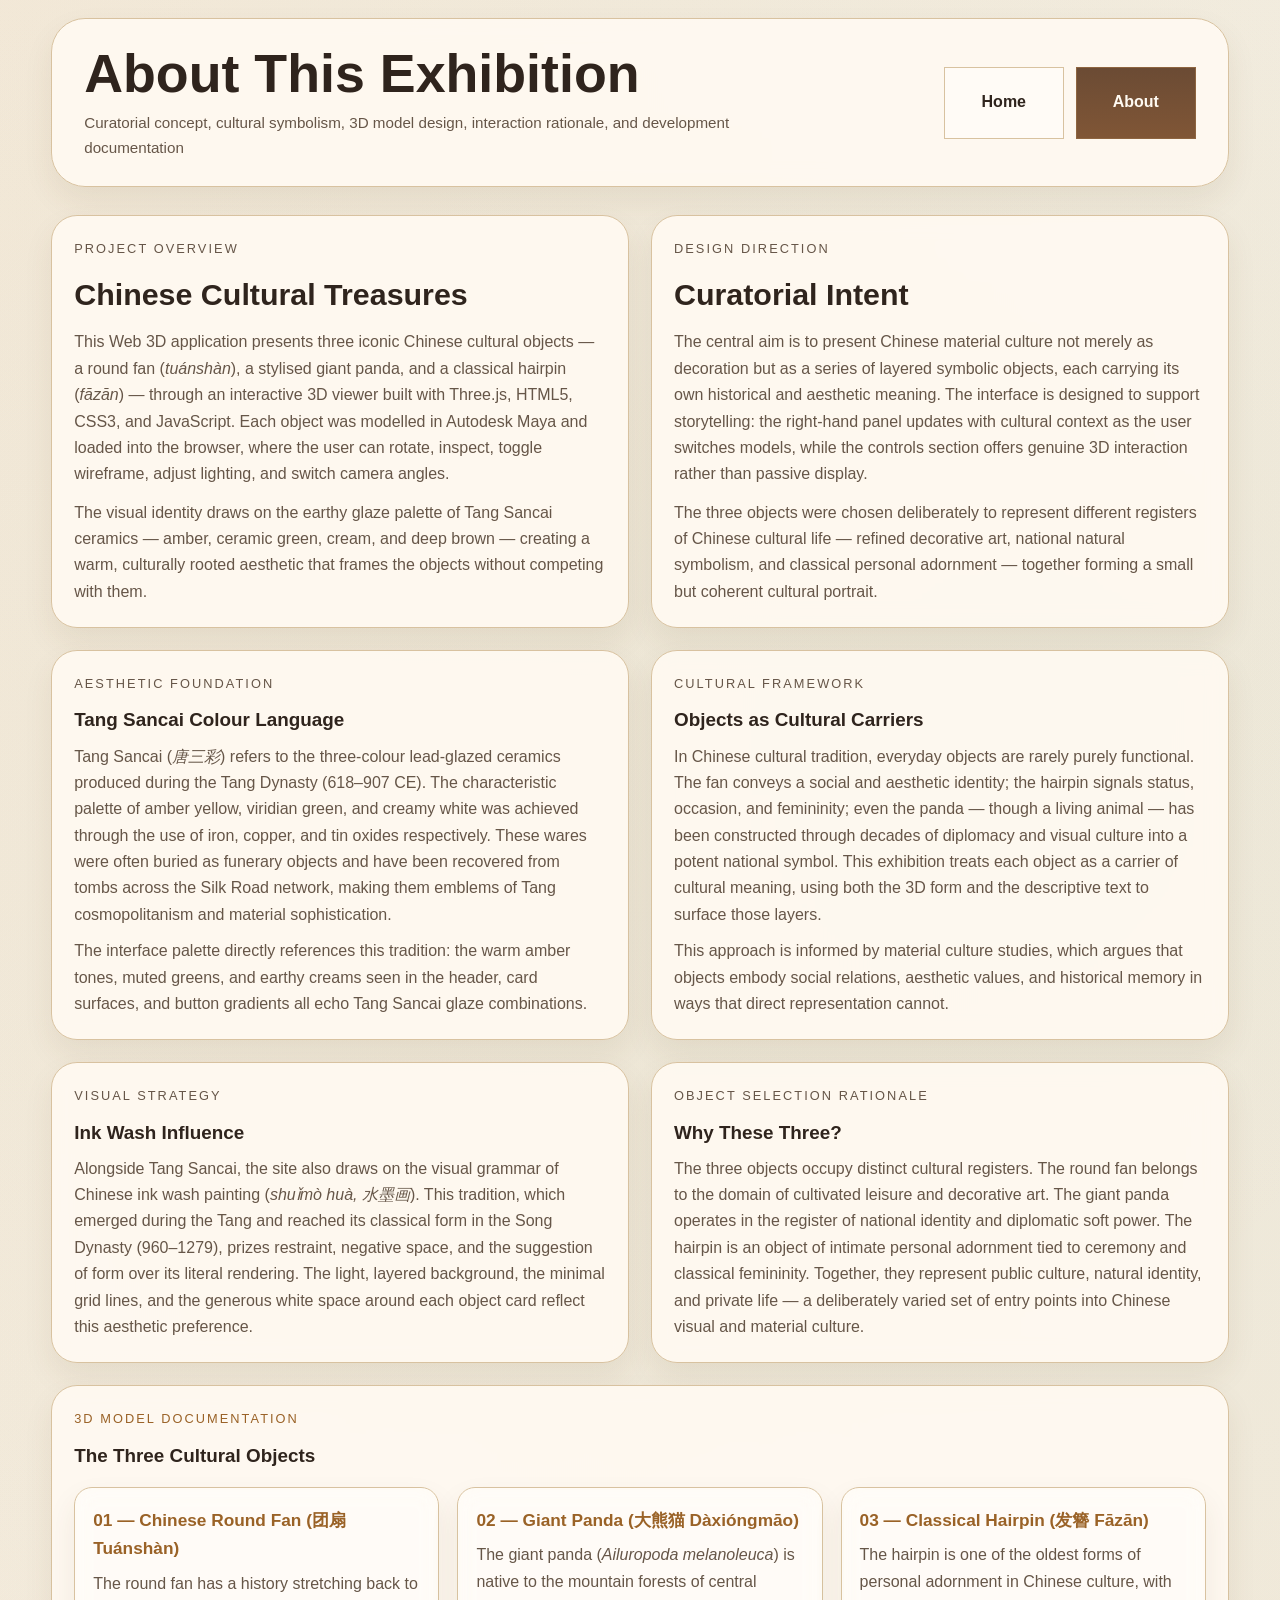
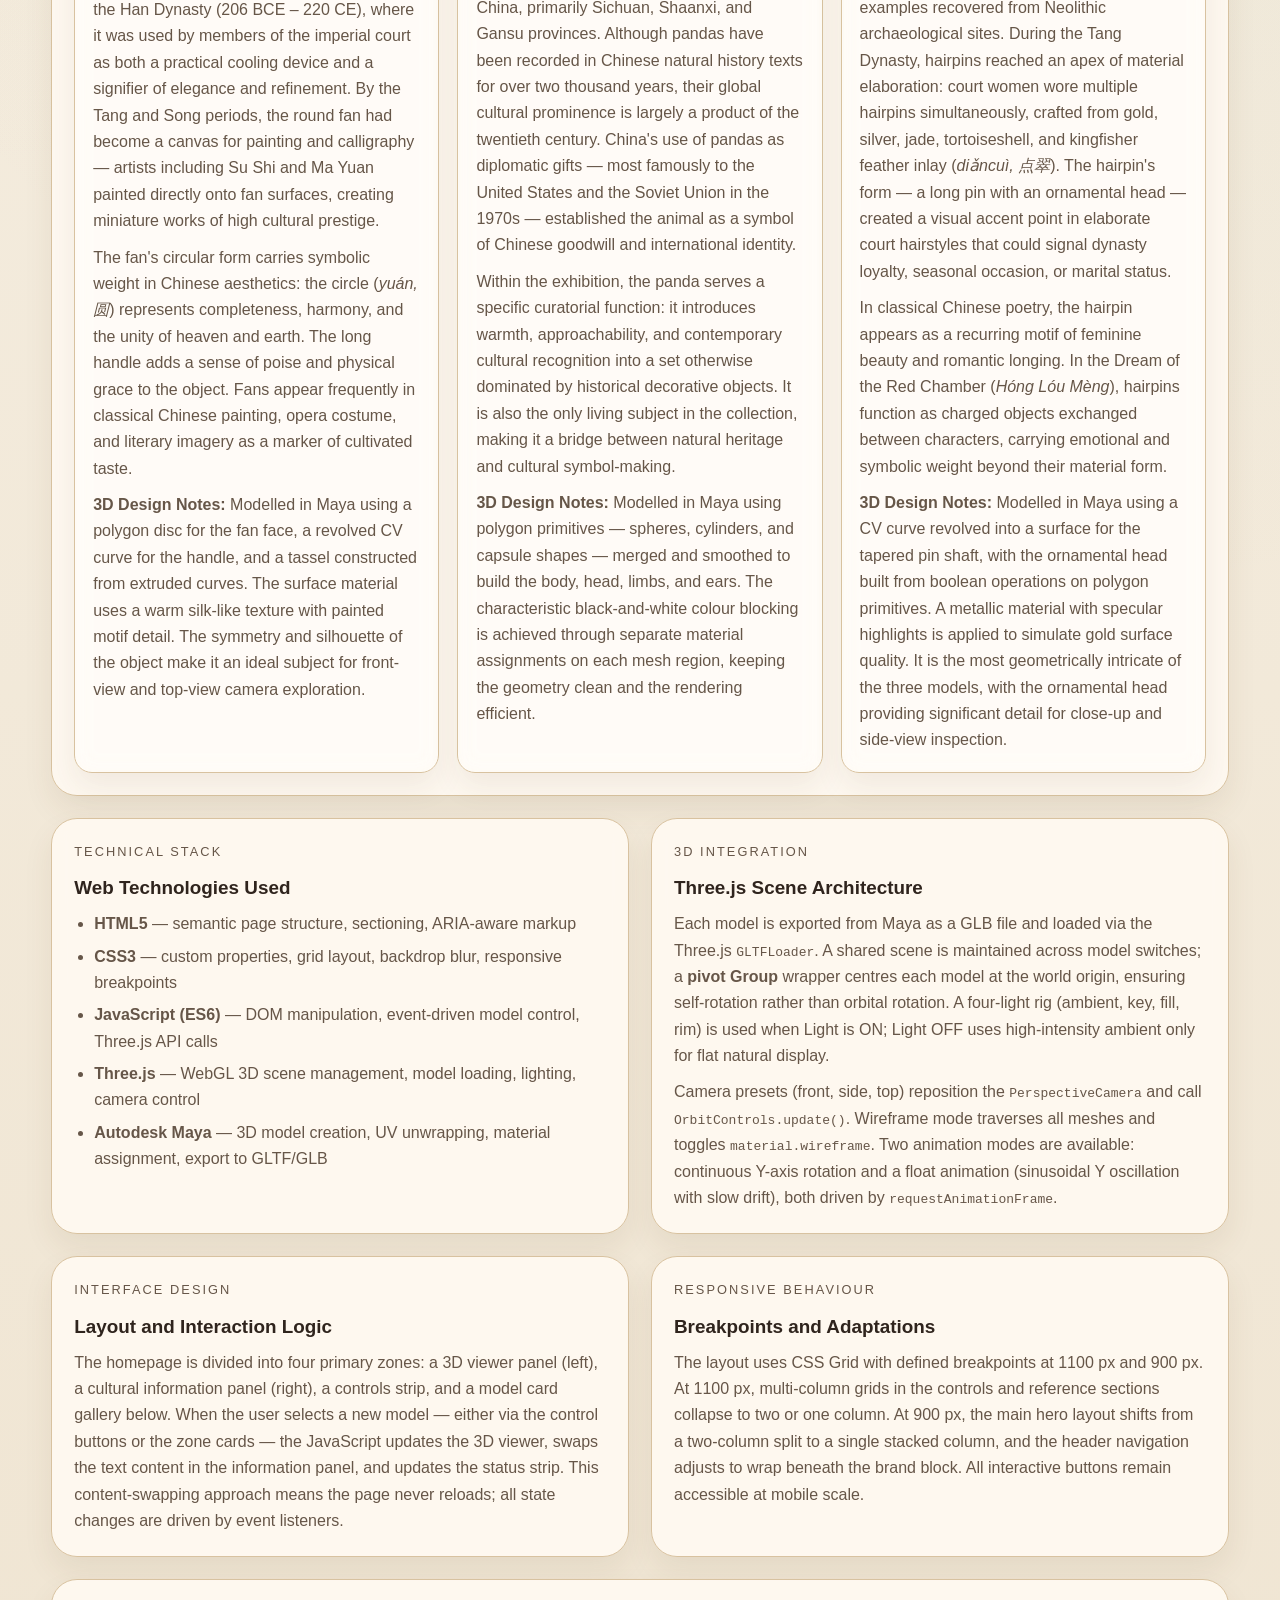
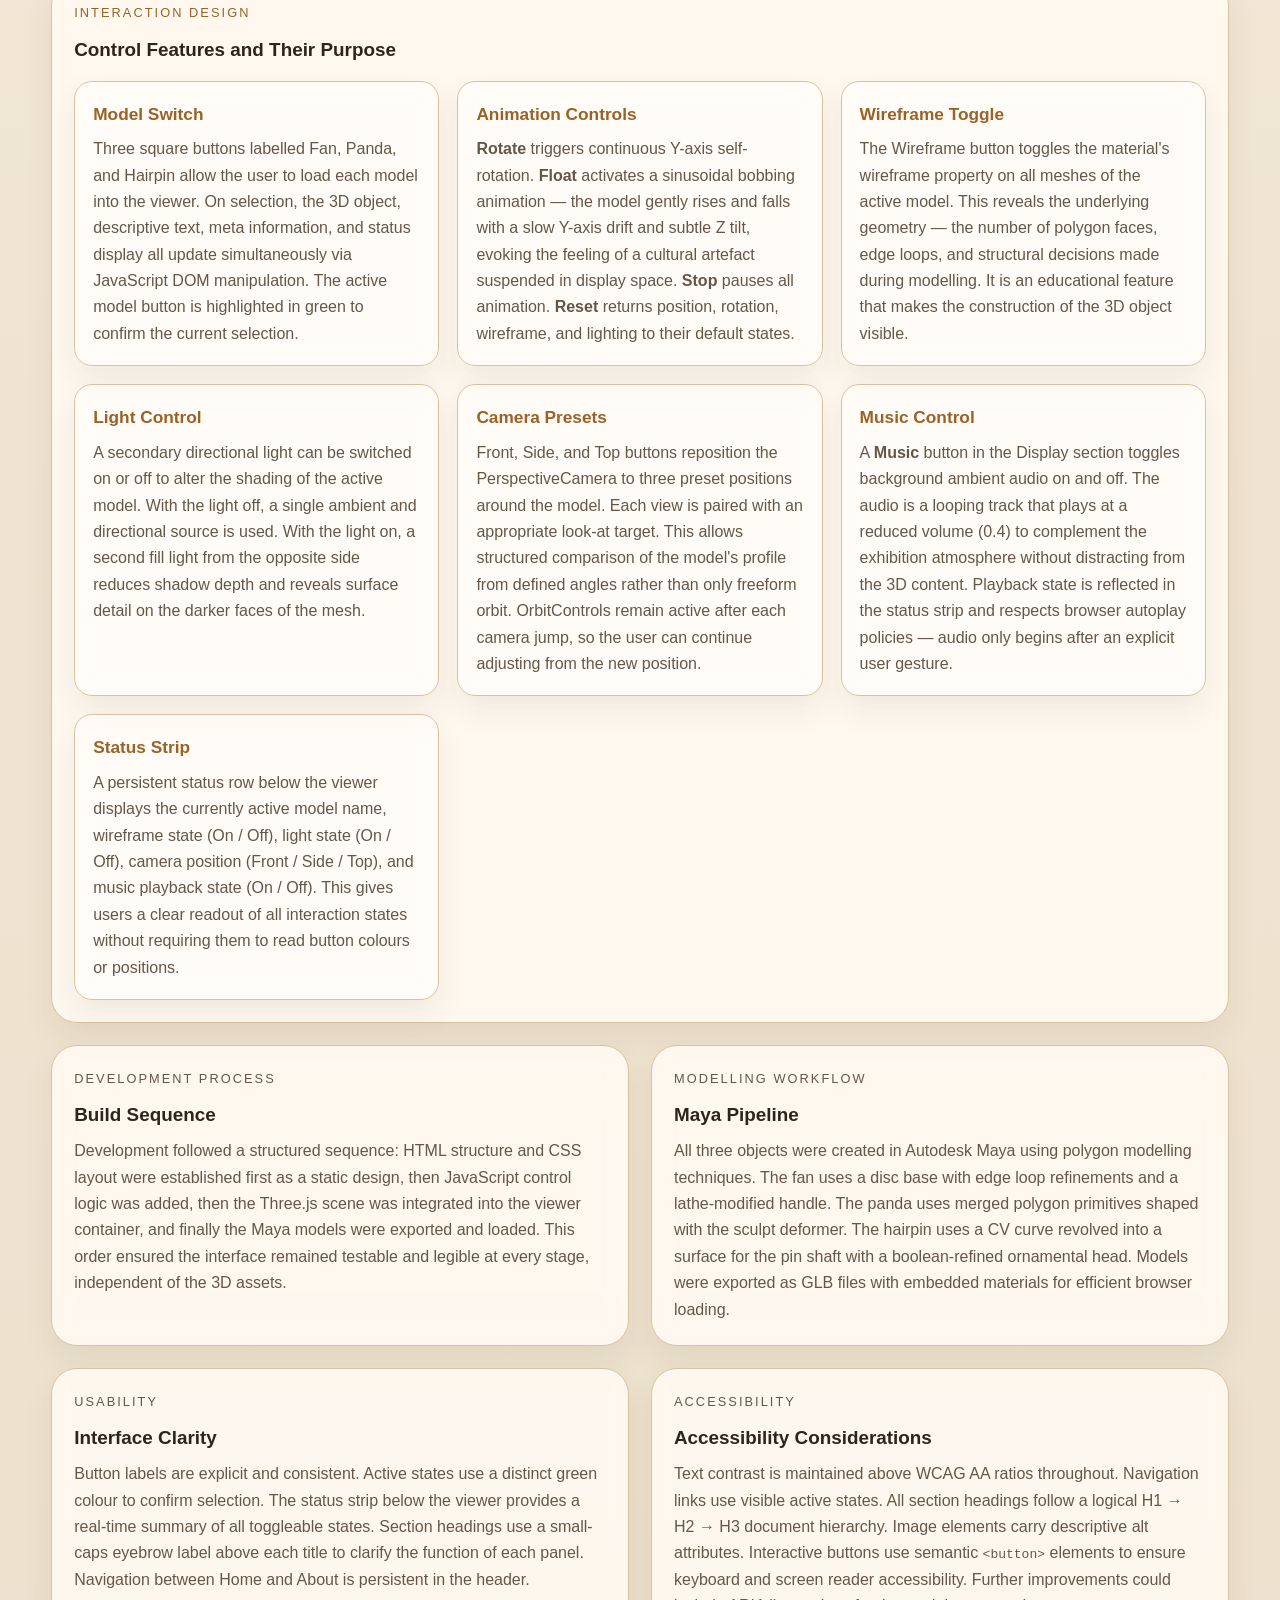
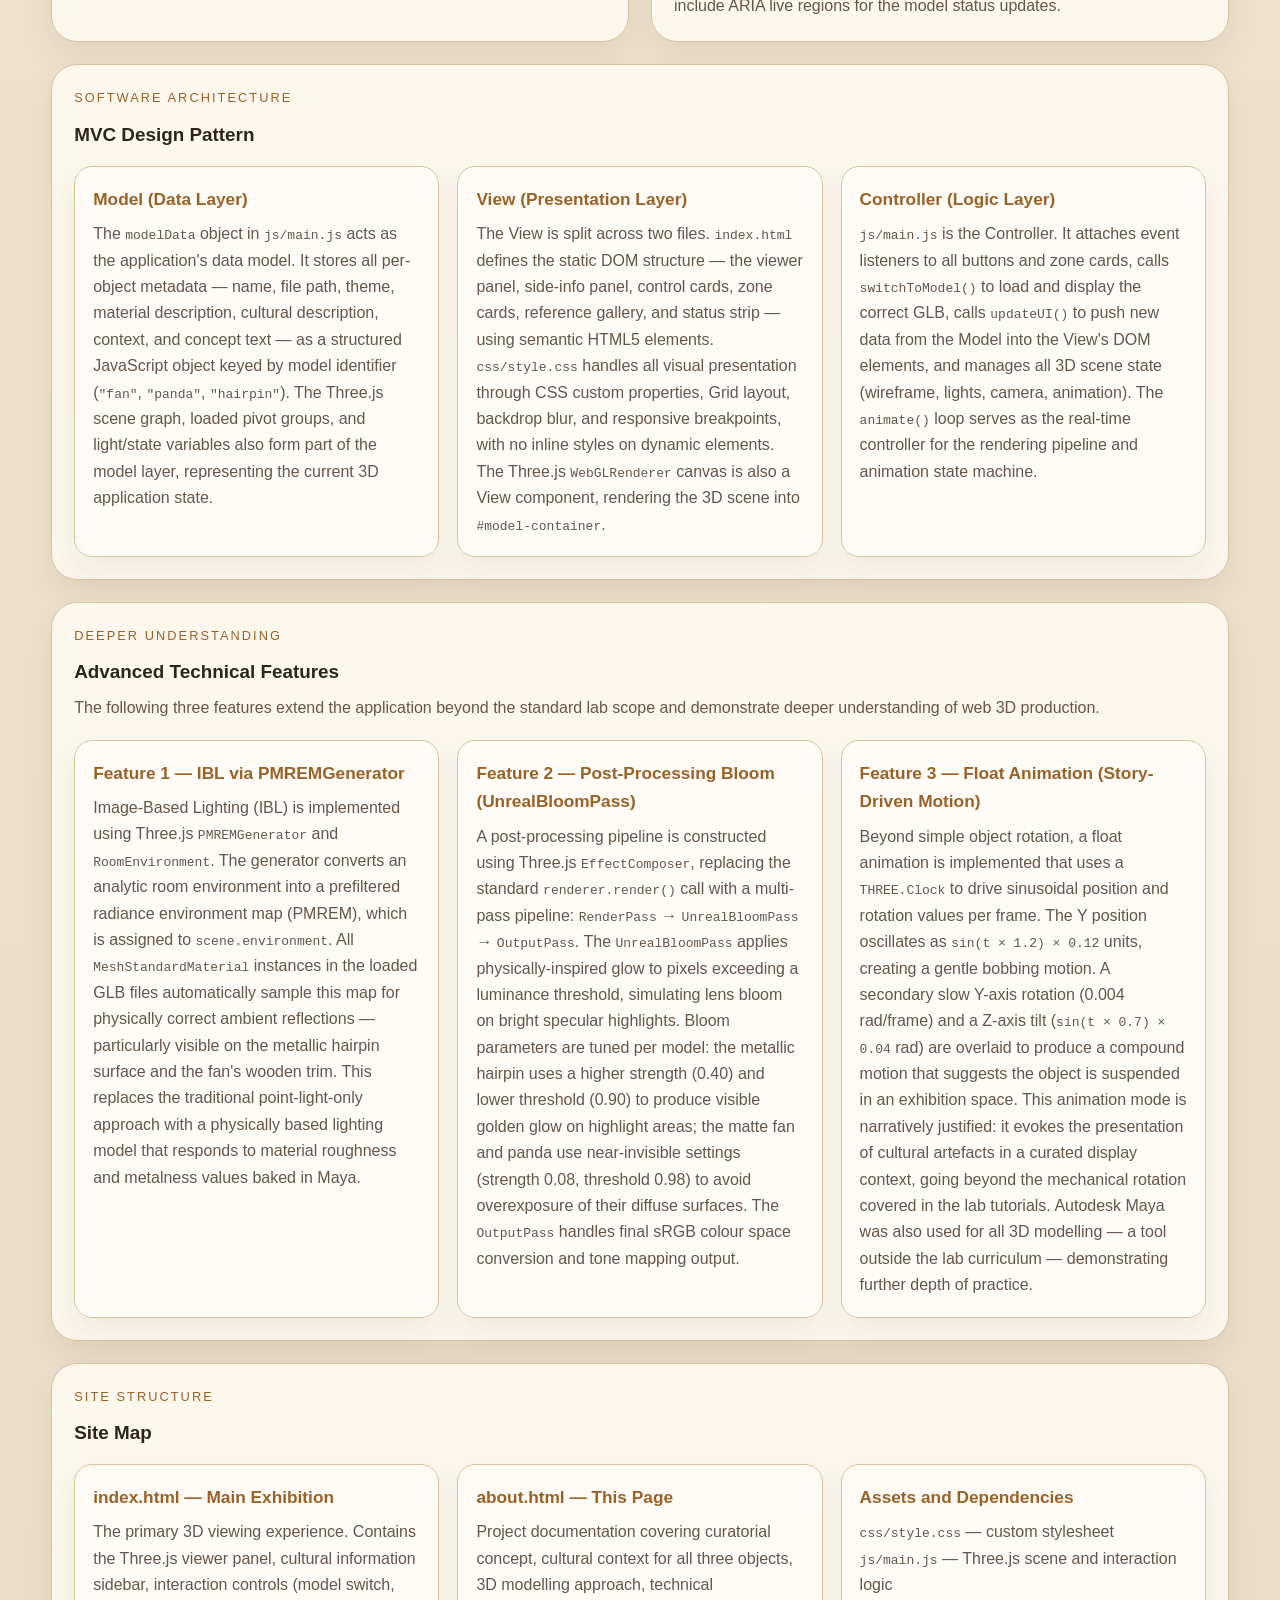
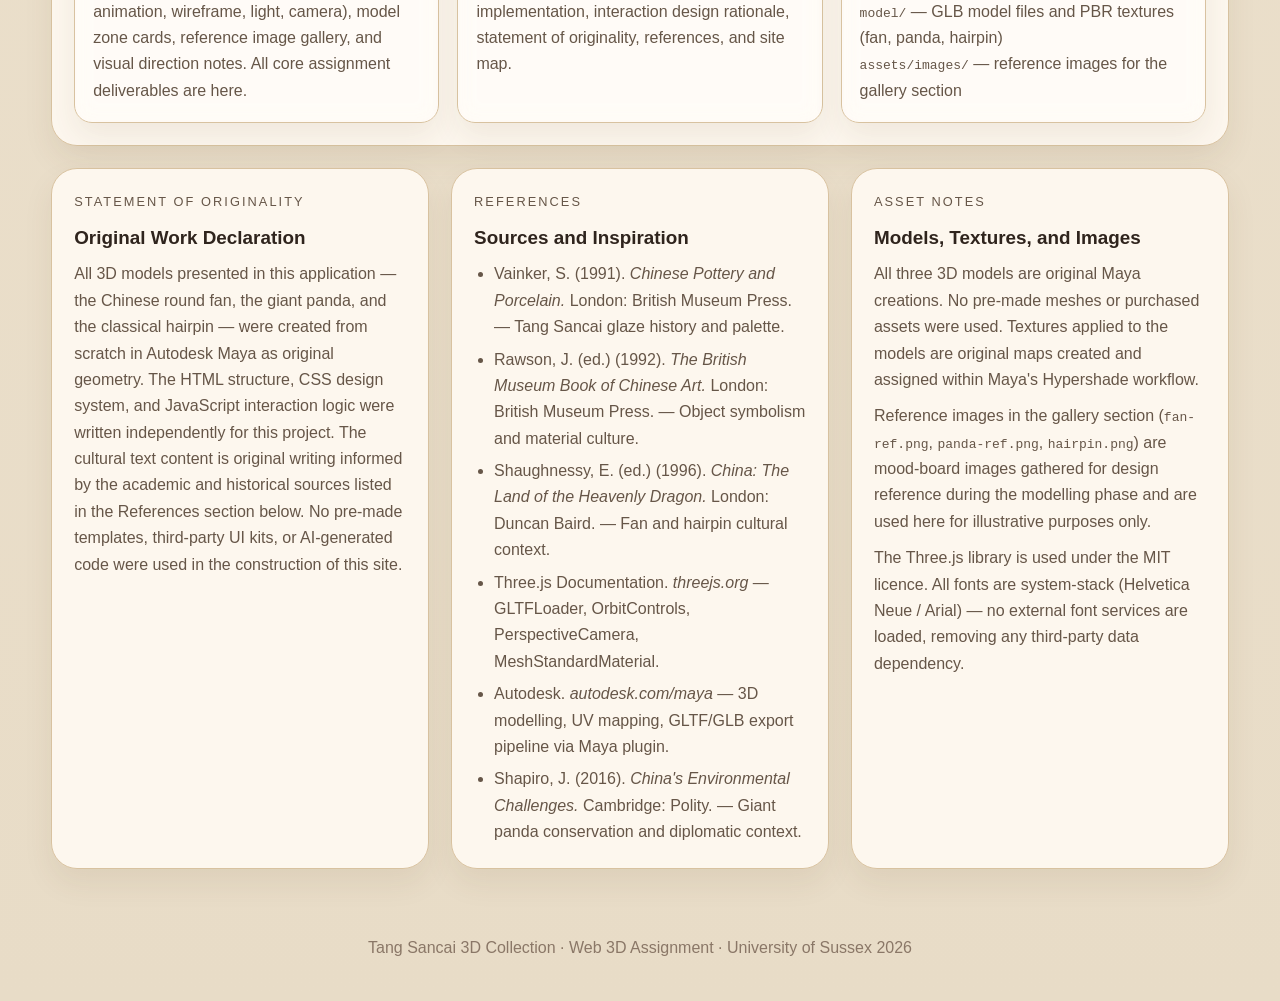
==== about.html @ b30c3915 "Chinese Cultural Treasures — Web 3D App submission" ====
<!DOCTYPE html>
<html lang="en">
<head>
  <meta charset="UTF-8" />
  <meta name="viewport" content="width=device-width, initial-scale=1.0" />
  <title>About | Chinese Cultural Treasures</title>
  <link rel="stylesheet" href="css/style.css" />
</head>
<body class="ink-theme">
  <div class="ink-bg"></div>
  <header class="site-header">
    <div class="header-inner">
      <div class="brand-block">
        <h1>About This Exhibition</h1>
        <p class="brand-subtitle">
          Curatorial concept, cultural symbolism, 3D model design, interaction rationale, and development documentation
        </p>
      </div>

      <nav class="site-nav">
        <a href="index.html" class="nav-link">Home</a>
        <a href="about.html" class="nav-link active">About</a>
      </nav>
    </div>
  </header>

  <main class="page-shell">

    <!-- PROJECT OVERVIEW -->
    <section class="about-hero">
      <div class="about-hero-card">
        <p class="eyebrow">Project Overview</p>
        <h2>Chinese Cultural Treasures</h2>
        <p>
          This Web 3D application presents three iconic Chinese cultural objects — a round fan
          (<em>tuánshàn</em>), a stylised giant panda, and a classical hairpin (<em>fāzān</em>) —
          through an interactive 3D viewer built with Three.js, HTML5, CSS3, and JavaScript.
          Each object was modelled in Autodesk Maya and loaded into the browser, where the user can
          rotate, inspect, toggle wireframe, adjust lighting, and switch camera angles.
        </p>
        <p style="margin-top: 12px;">
          The visual identity draws on the earthy glaze palette of Tang Sancai ceramics —
          amber, ceramic green, cream, and deep brown — creating a warm, culturally rooted
          aesthetic that frames the objects without competing with them.
        </p>
      </div>

      <div class="about-hero-card">
        <p class="eyebrow">Design Direction</p>
        <h2>Curatorial Intent</h2>
        <p>
          The central aim is to present Chinese material culture not merely as decoration but
          as a series of layered symbolic objects, each carrying its own historical and aesthetic
          meaning. The interface is designed to support storytelling: the right-hand panel updates
          with cultural context as the user switches models, while the controls section offers
          genuine 3D interaction rather than passive display.
        </p>
        <p style="margin-top: 12px;">
          The three objects were chosen deliberately to represent different registers of
          Chinese cultural life — refined decorative art, national natural symbolism, and
          classical personal adornment — together forming a small but coherent cultural portrait.
        </p>
      </div>
    </section>

    <!-- CULTURAL CONTEXT -->
    <section class="about-section-grid">
      <article class="about-card">
        <p class="eyebrow">Aesthetic Foundation</p>
        <h3>Tang Sancai Colour Language</h3>
        <p>
          Tang Sancai (<em>唐三彩</em>) refers to the three-colour lead-glazed ceramics
          produced during the Tang Dynasty (618–907 CE). The characteristic palette of
          amber yellow, viridian green, and creamy white was achieved through the use of
          iron, copper, and tin oxides respectively. These wares were often buried as
          funerary objects and have been recovered from tombs across the Silk Road network,
          making them emblems of Tang cosmopolitanism and material sophistication.
        </p>
        <p style="margin-top: 10px;">
          The interface palette directly references this tradition: the warm amber tones,
          muted greens, and earthy creams seen in the header, card surfaces, and button
          gradients all echo Tang Sancai glaze combinations.
        </p>
      </article>

      <article class="about-card">
        <p class="eyebrow">Cultural Framework</p>
        <h3>Objects as Cultural Carriers</h3>
        <p>
          In Chinese cultural tradition, everyday objects are rarely purely functional.
          The fan conveys a social and aesthetic identity; the hairpin signals status,
          occasion, and femininity; even the panda — though a living animal — has been
          constructed through decades of diplomacy and visual culture into a potent national
          symbol. This exhibition treats each object as a carrier of cultural meaning,
          using both the 3D form and the descriptive text to surface those layers.
        </p>
        <p style="margin-top: 10px;">
          This approach is informed by material culture studies, which argues that objects
          embody social relations, aesthetic values, and historical memory in ways that
          direct representation cannot.
        </p>
      </article>

      <article class="about-card">
        <p class="eyebrow">Visual Strategy</p>
        <h3>Ink Wash Influence</h3>
        <p>
          Alongside Tang Sancai, the site also draws on the visual grammar of Chinese ink
          wash painting (<em>shuǐmò huà, 水墨画</em>). This tradition, which emerged during
          the Tang and reached its classical form in the Song Dynasty (960–1279), prizes
          restraint, negative space, and the suggestion of form over its literal rendering.
          The light, layered background, the minimal grid lines, and the generous white space
          around each object card reflect this aesthetic preference.
        </p>
      </article>

      <article class="about-card">
        <p class="eyebrow">Object Selection Rationale</p>
        <h3>Why These Three?</h3>
        <p>
          The three objects occupy distinct cultural registers. The round fan belongs to the
          domain of cultivated leisure and decorative art. The giant panda operates in the
          register of national identity and diplomatic soft power. The hairpin is an object
          of intimate personal adornment tied to ceremony and classical femininity. Together,
          they represent public culture, natural identity, and private life — a deliberately
          varied set of entry points into Chinese visual and material culture.
        </p>
      </article>
    </section>

    <!-- THREE OBJECTS DEEP DIVE -->
    <section class="about-wide-section">
      <div class="about-wide-card">
        <p class="eyebrow">3D Model Documentation</p>
        <h3>The Three Cultural Objects</h3>

        <div class="object-note-grid">

          <div class="object-note-card">
            <h4>01 — Chinese Round Fan (团扇 Tuánshàn)</h4>
            <p>
              The round fan has a history stretching back to the Han Dynasty
              (206 BCE – 220 CE), where it was used by members of the imperial court as
              both a practical cooling device and a signifier of elegance and refinement.
              By the Tang and Song periods, the round fan had become a canvas for painting
              and calligraphy — artists including Su Shi and Ma Yuan painted directly onto
              fan surfaces, creating miniature works of high cultural prestige.
            </p>
            <p style="margin-top: 10px;">
              The fan's circular form carries symbolic weight in Chinese aesthetics:
              the circle (<em>yuán, 圆</em>) represents completeness, harmony, and the
              unity of heaven and earth. The long handle adds a sense of poise and
              physical grace to the object. Fans appear frequently in classical Chinese
              painting, opera costume, and literary imagery as a marker of cultivated taste.
            </p>
            <p style="margin-top: 10px;">
              <strong>3D Design Notes:</strong> Modelled in Maya using a polygon disc for the fan
              face, a revolved CV curve for the handle, and a tassel constructed from extruded
              curves. The surface material uses a warm silk-like texture with painted motif detail.
              The symmetry and silhouette of the object make it an ideal subject for front-view
              and top-view camera exploration.
            </p>
          </div>

          <div class="object-note-card">
            <h4>02 — Giant Panda (大熊猫 Dàxióngmāo)</h4>
            <p>
              The giant panda (<em>Ailuropoda melanoleuca</em>) is native to the
              mountain forests of central China, primarily Sichuan, Shaanxi, and Gansu
              provinces. Although pandas have been recorded in Chinese natural history
              texts for over two thousand years, their global cultural prominence is largely
              a product of the twentieth century. China's use of pandas as diplomatic gifts
              — most famously to the United States and the Soviet Union in the 1970s —
              established the animal as a symbol of Chinese goodwill and international identity.
            </p>
            <p style="margin-top: 10px;">
              Within the exhibition, the panda serves a specific curatorial function: it
              introduces warmth, approachability, and contemporary cultural recognition into
              a set otherwise dominated by historical decorative objects. It is also the only
              living subject in the collection, making it a bridge between natural heritage
              and cultural symbol-making.
            </p>
            <p style="margin-top: 10px;">
              <strong>3D Design Notes:</strong> Modelled in Maya using polygon primitives —
              spheres, cylinders, and capsule shapes — merged and smoothed to build the body,
              head, limbs, and ears. The characteristic black-and-white colour blocking is
              achieved through separate material assignments on each mesh region, keeping the
              geometry clean and the rendering efficient.
            </p>
          </div>

          <div class="object-note-card">
            <h4>03 — Classical Hairpin (发簪 Fāzān)</h4>
            <p>
              The hairpin is one of the oldest forms of personal adornment in Chinese culture,
              with examples recovered from Neolithic archaeological sites. During the Tang
              Dynasty, hairpins reached an apex of material elaboration: court women wore
              multiple hairpins simultaneously, crafted from gold, silver, jade, tortoiseshell,
              and kingfisher feather inlay (<em>diǎncuì, 点翠</em>). The hairpin's form —
              a long pin with an ornamental head — created a visual accent point in elaborate
              court hairstyles that could signal dynasty loyalty, seasonal occasion, or marital status.
            </p>
            <p style="margin-top: 10px;">
              In classical Chinese poetry, the hairpin appears as a recurring motif of feminine
              beauty and romantic longing. In the Dream of the Red Chamber (<em>Hóng Lóu Mèng</em>),
              hairpins function as charged objects exchanged between characters, carrying emotional
              and symbolic weight beyond their material form.
            </p>
            <p style="margin-top: 10px;">
              <strong>3D Design Notes:</strong> Modelled in Maya using a CV curve revolved into
              a surface for the tapered pin shaft, with the ornamental head built from boolean
              operations on polygon primitives. A metallic material with specular highlights is
              applied to simulate gold surface quality. It is the most geometrically intricate of
              the three models, with the ornamental head providing significant detail for
              close-up and side-view inspection.
            </p>
          </div>

        </div>
      </div>
    </section>

    <!-- TECHNICAL IMPLEMENTATION -->
    <section class="about-section-grid">
      <article class="about-card">
        <p class="eyebrow">Technical Stack</p>
        <h3>Web Technologies Used</h3>
        <ul class="about-list">
          <li><strong>HTML5</strong> — semantic page structure, sectioning, ARIA-aware markup</li>
          <li><strong>CSS3</strong> — custom properties, grid layout, backdrop blur, responsive breakpoints</li>
          <li><strong>JavaScript (ES6)</strong> — DOM manipulation, event-driven model control, Three.js API calls</li>
          <li><strong>Three.js</strong> — WebGL 3D scene management, model loading, lighting, camera control</li>
          <li><strong>Autodesk Maya</strong> — 3D model creation, UV unwrapping, material assignment, export to GLTF/GLB</li>
        </ul>
      </article>

      <article class="about-card">
        <p class="eyebrow">3D Integration</p>
        <h3>Three.js Scene Architecture</h3>
        <p>
          Each model is exported from Maya as a GLB file and loaded via the Three.js
          <code>GLTFLoader</code>. A shared scene is maintained across model switches;
          a <strong>pivot Group</strong> wrapper centres each model at the world origin,
          ensuring self-rotation rather than orbital rotation. A four-light rig (ambient,
          key, fill, rim) is used when Light is ON; Light OFF uses high-intensity ambient
          only for flat natural display.
        </p>
        <p style="margin-top: 10px;">
          Camera presets (front, side, top) reposition the <code>PerspectiveCamera</code>
          and call <code>OrbitControls.update()</code>. Wireframe mode traverses all meshes
          and toggles <code>material.wireframe</code>. Two animation modes are available:
          continuous Y-axis rotation and a float animation (sinusoidal Y oscillation with
          slow drift), both driven by <code>requestAnimationFrame</code>.
        </p>
      </article>

      <article class="about-card">
        <p class="eyebrow">Interface Design</p>
        <h3>Layout and Interaction Logic</h3>
        <p>
          The homepage is divided into four primary zones: a 3D viewer panel (left), a
          cultural information panel (right), a controls strip, and a model card gallery below.
          When the user selects a new model — either via the control buttons or the zone cards —
          the JavaScript updates the 3D viewer, swaps the text content in the information panel,
          and updates the status strip. This content-swapping approach means the page never
          reloads; all state changes are driven by event listeners.
        </p>
      </article>

      <article class="about-card">
        <p class="eyebrow">Responsive Behaviour</p>
        <h3>Breakpoints and Adaptations</h3>
        <p>
          The layout uses CSS Grid with defined breakpoints at 1100 px and 900 px.
          At 1100 px, multi-column grids in the controls and reference sections collapse
          to two or one column. At 900 px, the main hero layout shifts from a two-column
          split to a single stacked column, and the header navigation adjusts to wrap
          beneath the brand block. All interactive buttons remain accessible at mobile scale.
        </p>
      </article>
    </section>

    <!-- INTERACTION FEATURES -->
    <section class="about-wide-section">
      <div class="about-wide-card">
        <p class="eyebrow">Interaction Design</p>
        <h3>Control Features and Their Purpose</h3>

        <div class="object-note-grid">
          <div class="object-note-card">
            <h4>Model Switch</h4>
            <p>
              Three square buttons labelled Fan, Panda, and Hairpin allow the user to load
              each model into the viewer. On selection, the 3D object, descriptive text,
              meta information, and status display all update simultaneously via JavaScript
              DOM manipulation. The active model button is highlighted in green to confirm
              the current selection.
            </p>
          </div>

          <div class="object-note-card">
            <h4>Animation Controls</h4>
            <p>
              <strong>Rotate</strong> triggers continuous Y-axis self-rotation.
              <strong>Float</strong> activates a sinusoidal bobbing animation — the model
              gently rises and falls with a slow Y-axis drift and subtle Z tilt, evoking
              the feeling of a cultural artefact suspended in display space.
              <strong>Stop</strong> pauses all animation. <strong>Reset</strong> returns
              position, rotation, wireframe, and lighting to their default states.
            </p>
          </div>

          <div class="object-note-card">
            <h4>Wireframe Toggle</h4>
            <p>
              The Wireframe button toggles the material's wireframe property on all meshes
              of the active model. This reveals the underlying geometry — the number of
              polygon faces, edge loops, and structural decisions made during modelling.
              It is an educational feature that makes the construction of the 3D object visible.
            </p>
          </div>

          <div class="object-note-card">
            <h4>Light Control</h4>
            <p>
              A secondary directional light can be switched on or off to alter the shading
              of the active model. With the light off, a single ambient and directional source
              is used. With the light on, a second fill light from the opposite side reduces
              shadow depth and reveals surface detail on the darker faces of the mesh.
            </p>
          </div>

          <div class="object-note-card">
            <h4>Camera Presets</h4>
            <p>
              Front, Side, and Top buttons reposition the PerspectiveCamera to three preset
              positions around the model. Each view is paired with an appropriate look-at
              target. This allows structured comparison of the model's profile from defined
              angles rather than only freeform orbit. OrbitControls remain active after each
              camera jump, so the user can continue adjusting from the new position.
            </p>
          </div>

          <div class="object-note-card">
            <h4>Music Control</h4>
            <p>
              A <strong>Music</strong> button in the Display section toggles background
              ambient audio on and off. The audio is a looping track that plays at a
              reduced volume (0.4) to complement the exhibition atmosphere without
              distracting from the 3D content. Playback state is reflected in the status
              strip and respects browser autoplay policies — audio only begins after an
              explicit user gesture.
            </p>
          </div>

          <div class="object-note-card">
            <h4>Status Strip</h4>
            <p>
              A persistent status row below the viewer displays the currently active model
              name, wireframe state (On / Off), light state (On / Off), camera position
              (Front / Side / Top), and music playback state (On / Off). This gives users
              a clear readout of all interaction states without requiring them to read
              button colours or positions.
            </p>
          </div>
        </div>
      </div>
    </section>

    <!-- DEVELOPMENT NOTES -->
    <section class="about-section-grid">
      <article class="about-card">
        <p class="eyebrow">Development Process</p>
        <h3>Build Sequence</h3>
        <p>
          Development followed a structured sequence: HTML structure and CSS layout were
          established first as a static design, then JavaScript control logic was added,
          then the Three.js scene was integrated into the viewer container, and finally
          the Maya models were exported and loaded. This order ensured the interface
          remained testable and legible at every stage, independent of the 3D assets.
        </p>
      </article>

      <article class="about-card">
        <p class="eyebrow">Modelling Workflow</p>
        <h3>Maya Pipeline</h3>
        <p>
          All three objects were created in Autodesk Maya using polygon modelling techniques.
          The fan uses a disc base with edge loop refinements and a lathe-modified handle.
          The panda uses merged polygon primitives shaped with the sculpt deformer.
          The hairpin uses a CV curve revolved into a surface for the pin shaft with
          a boolean-refined ornamental head. Models were exported as GLB files
          with embedded materials for efficient browser loading.
        </p>
      </article>

      <article class="about-card">
        <p class="eyebrow">Usability</p>
        <h3>Interface Clarity</h3>
        <p>
          Button labels are explicit and consistent. Active states use a distinct green
          colour to confirm selection. The status strip below the viewer provides a
          real-time summary of all toggleable states. Section headings use a small-caps
          eyebrow label above each title to clarify the function of each panel.
          Navigation between Home and About is persistent in the header.
        </p>
      </article>

      <article class="about-card">
        <p class="eyebrow">Accessibility</p>
        <h3>Accessibility Considerations</h3>
        <p>
          Text contrast is maintained above WCAG AA ratios throughout. Navigation links
          use visible active states. All section headings follow a logical H1 → H2 → H3
          document hierarchy. Image elements carry descriptive alt attributes. Interactive
          buttons use semantic <code>&lt;button&gt;</code> elements to ensure keyboard
          and screen reader accessibility. Further improvements could include ARIA live
          regions for the model status updates.
        </p>
      </article>
    </section>

    <!-- MVC ARCHITECTURE -->
    <section class="about-wide-section">
      <div class="about-wide-card">
        <p class="eyebrow">Software Architecture</p>
        <h3>MVC Design Pattern</h3>

        <div class="object-note-grid">
          <div class="object-note-card">
            <h4>Model (Data Layer)</h4>
            <p>
              The <code>modelData</code> object in <code>js/main.js</code> acts as the
              application's data model. It stores all per-object metadata — name, file path,
              theme, material description, cultural description, context, and concept text —
              as a structured JavaScript object keyed by model identifier (<code>"fan"</code>,
              <code>"panda"</code>, <code>"hairpin"</code>). The Three.js scene graph,
              loaded pivot groups, and light/state variables also form part of the model layer,
              representing the current 3D application state.
            </p>
          </div>

          <div class="object-note-card">
            <h4>View (Presentation Layer)</h4>
            <p>
              The View is split across two files. <code>index.html</code> defines the static
              DOM structure — the viewer panel, side-info panel, control cards, zone cards,
              reference gallery, and status strip — using semantic HTML5 elements.
              <code>css/style.css</code> handles all visual presentation through CSS custom
              properties, Grid layout, backdrop blur, and responsive breakpoints, with no
              inline styles on dynamic elements. The Three.js <code>WebGLRenderer</code>
              canvas is also a View component, rendering the 3D scene into
              <code>#model-container</code>.
            </p>
          </div>

          <div class="object-note-card">
            <h4>Controller (Logic Layer)</h4>
            <p>
              <code>js/main.js</code> is the Controller. It attaches event listeners to all
              buttons and zone cards, calls <code>switchToModel()</code> to load and display
              the correct GLB, calls <code>updateUI()</code> to push new data from the Model
              into the View's DOM elements, and manages all 3D scene state (wireframe, lights,
              camera, animation). The <code>animate()</code> loop serves as the real-time
              controller for the rendering pipeline and animation state machine.
            </p>
          </div>
        </div>
      </div>
    </section>

    <!-- DEEPER UNDERSTANDING -->
    <section class="about-wide-section">
      <div class="about-wide-card">
        <p class="eyebrow">Deeper Understanding</p>
        <h3>Advanced Technical Features</h3>
        <p style="color: var(--text-soft); margin-bottom: 18px;">
          The following three features extend the application beyond the standard lab scope and
          demonstrate deeper understanding of web 3D production.
        </p>

        <div class="object-note-grid">
          <div class="object-note-card">
            <h4>Feature 1 — IBL via PMREMGenerator</h4>
            <p>
              Image-Based Lighting (IBL) is implemented using Three.js
              <code>PMREMGenerator</code> and <code>RoomEnvironment</code>. The generator
              converts an analytic room environment into a prefiltered radiance environment
              map (PMREM), which is assigned to <code>scene.environment</code>. All
              <code>MeshStandardMaterial</code> instances in the loaded GLB files
              automatically sample this map for physically correct ambient reflections —
              particularly visible on the metallic hairpin surface and the fan's wooden
              trim. This replaces the traditional point-light-only approach with a
              physically based lighting model that responds to material roughness and
              metalness values baked in Maya.
            </p>
          </div>

          <div class="object-note-card">
            <h4>Feature 2 — Post-Processing Bloom (UnrealBloomPass)</h4>
            <p>
              A post-processing pipeline is constructed using Three.js
              <code>EffectComposer</code>, replacing the standard <code>renderer.render()</code>
              call with a multi-pass pipeline: <code>RenderPass</code> →
              <code>UnrealBloomPass</code> → <code>OutputPass</code>. The
              <code>UnrealBloomPass</code> applies physically-inspired glow to pixels
              exceeding a luminance threshold, simulating lens bloom on bright specular
              highlights. Bloom parameters are tuned per model: the metallic hairpin uses
              a higher strength (0.40) and lower threshold (0.90) to produce visible golden
              glow on highlight areas; the matte fan and panda use near-invisible settings
              (strength 0.08, threshold 0.98) to avoid overexposure of their diffuse
              surfaces. The <code>OutputPass</code> handles final sRGB colour space
              conversion and tone mapping output.
            </p>
          </div>

          <div class="object-note-card">
            <h4>Feature 3 — Float Animation (Story-Driven Motion)</h4>
            <p>
              Beyond simple object rotation, a float animation is implemented that uses a
              <code>THREE.Clock</code> to drive sinusoidal position and rotation values per
              frame. The Y position oscillates as <code>sin(t × 1.2) × 0.12</code> units,
              creating a gentle bobbing motion. A secondary slow Y-axis rotation
              (0.004 rad/frame) and a Z-axis tilt (<code>sin(t × 0.7) × 0.04</code> rad)
              are overlaid to produce a compound motion that suggests the object is suspended
              in an exhibition space. This animation mode is narratively justified: it
              evokes the presentation of cultural artefacts in a curated display context,
              going beyond the mechanical rotation covered in the lab tutorials. Autodesk
              Maya was also used for all 3D modelling — a tool outside the lab curriculum
              — demonstrating further depth of practice.
            </p>
          </div>
        </div>
      </div>
    </section>

    <!-- SITE MAP -->
    <section class="about-wide-section">
      <div class="about-wide-card">
        <p class="eyebrow">Site Structure</p>
        <h3>Site Map</h3>

        <div class="object-note-grid">
          <div class="object-note-card">
            <h4>index.html — Main Exhibition</h4>
            <p>
              The primary 3D viewing experience. Contains the Three.js viewer panel,
              cultural information sidebar, interaction controls (model switch, animation,
              wireframe, light, camera), model zone cards, reference image gallery,
              and visual direction notes. All core assignment deliverables are here.
            </p>
          </div>

          <div class="object-note-card">
            <h4>about.html — This Page</h4>
            <p>
              Project documentation covering curatorial concept, cultural context for all
              three objects, 3D modelling approach, technical implementation, interaction
              design rationale, statement of originality, references, and site map.
            </p>
          </div>

          <div class="object-note-card">
            <h4>Assets and Dependencies</h4>
            <p>
              <code>css/style.css</code> — custom stylesheet<br />
              <code>js/main.js</code> — Three.js scene and interaction logic<br />
              <code>model/</code> — GLB model files and PBR textures (fan, panda, hairpin)<br />
              <code>assets/images/</code> — reference images for the gallery section
            </p>
          </div>
        </div>
      </div>
    </section>

    <!-- STATEMENT OF ORIGINALITY + REFERENCES -->
    <section class="about-bottom-grid">
      <div class="about-bottom-card">
        <p class="eyebrow">Statement of Originality</p>
        <h3>Original Work Declaration</h3>
        <p>
          All 3D models presented in this application — the Chinese round fan, the giant
          panda, and the classical hairpin — were created from scratch in Autodesk Maya as original
          geometry. The HTML structure, CSS design system, and JavaScript interaction logic
          were written independently for this project. The cultural text content is original
          writing informed by the academic and historical sources listed in the References
          section below. No pre-made templates, third-party UI kits, or AI-generated code
          were used in the construction of this site.
        </p>
      </div>

      <div class="about-bottom-card">
        <p class="eyebrow">References</p>
        <h3>Sources and Inspiration</h3>
        <ul class="about-list">
          <li>
            Vainker, S. (1991). <em>Chinese Pottery and Porcelain.</em>
            London: British Museum Press. — Tang Sancai glaze history and palette.
          </li>
          <li>
            Rawson, J. (ed.) (1992). <em>The British Museum Book of Chinese Art.</em>
            London: British Museum Press. — Object symbolism and material culture.
          </li>
          <li>
            Shaughnessy, E. (ed.) (1996). <em>China: The Land of the Heavenly Dragon.</em>
            London: Duncan Baird. — Fan and hairpin cultural context.
          </li>
          <li>
            Three.js Documentation. <em>threejs.org</em> — GLTFLoader, OrbitControls,
            PerspectiveCamera, MeshStandardMaterial.
          </li>
          <li>
            Autodesk. <em>autodesk.com/maya</em> — 3D modelling, UV mapping,
            GLTF/GLB export pipeline via Maya plugin.
          </li>
          <li>
            Shapiro, J. (2016). <em>China's Environmental Challenges.</em>
            Cambridge: Polity. — Giant panda conservation and diplomatic context.
          </li>
        </ul>
      </div>

      <div class="about-bottom-card">
        <p class="eyebrow">Asset Notes</p>
        <h3>Models, Textures, and Images</h3>
        <p>
          All three 3D models are original Maya creations. No pre-made meshes or
          purchased assets were used. Textures applied to the models are original
          maps created and assigned within Maya's Hypershade workflow.
        </p>
        <p style="margin-top: 10px;">
          Reference images in the gallery section (<code>fan-ref.png</code>,
          <code>panda-ref.png</code>, <code>hairpin.png</code>) are mood-board images
          gathered for design reference during the modelling phase and are used here
          for illustrative purposes only.
        </p>
        <p style="margin-top: 10px;">
          The Three.js library is used under the MIT licence.
          All fonts are system-stack (Helvetica Neue / Arial) — no external font services
          are loaded, removing any third-party data dependency.
        </p>
      </div>
    </section>

  </main>

  <footer class="site-footer">
    <p>Tang Sancai 3D Collection &middot; Web 3D Assignment &middot; University of Sussex 2026</p>
  </footer>
</body>
</html>
---- css/style.css ----
* {
  margin: 0;
  padding: 0;
  box-sizing: border-box;
}

:root {
  --bg-1: #f7f1e6;
  --bg-2: #efe4d1;
  --bg-3: #e8dcc7;

  --paper: rgba(255, 250, 242, 0.9);
  --paper-strong: rgba(255, 250, 242, 0.96);

  --border: #d8c2a0;
  --border-strong: #c7aa7c;

  --text-main: #2f241d;
  --text-soft: #665648;
  --text-muted: #8a7767;

  --amber: #c78836;
  --amber-dark: #9a6227;
  --amber-soft: #e1b87d;

  --green: #7e9b72;
  --green-dark: #5f7658;
  --green-soft: #a7b79d;

  --brown: #6b4b34;
  --cream: #fdf7ef;

  --shadow: 0 14px 30px rgba(88, 60, 29, 0.08);
  --radius-lg: 26px;
  --radius-md: 20px;
  --radius-sm: 14px;
}

html {
  scroll-behavior: smooth;
}

body {
  font-family: "Helvetica Neue", Arial, sans-serif;
  color: var(--text-main);
  background:
    radial-gradient(circle at top left, rgba(199, 136, 54, 0.08), transparent 24%),
    radial-gradient(circle at 80% 10%, rgba(126, 155, 114, 0.08), transparent 22%),
    linear-gradient(180deg, var(--bg-1), var(--bg-2), var(--bg-3));
  line-height: 1.65;
  min-height: 100vh;
  overflow-x: hidden;
}

a {
  text-decoration: none;
  color: inherit;
}

.site-header {
  padding: 18px 0 10px;
}

.header-inner,
.page-shell,
.site-footer {
  width: min(1240px, 92%);
  margin: 0 auto;
}

.header-inner {
  display: flex;
  justify-content: space-between;
  align-items: center;
  gap: 28px;
  background: var(--paper);
  border: 1px solid var(--border);
  border-radius: 34px;
  padding: 26px 32px;
  box-shadow: var(--shadow);
  backdrop-filter: blur(10px);
  -webkit-backdrop-filter: blur(10px);
}

.eyebrow {
  font-size: 0.8rem;
  letter-spacing: 0.16em;
  text-transform: uppercase;
  color: var(--amber-dark);
  margin-bottom: 10px;
}

.brand-block h1 {
  font-size: clamp(2.2rem, 4.2vw, 4.2rem);
  line-height: 1.05;
  margin-bottom: 10px;
  font-weight: 800;
  color: var(--text-main);
  max-width: 820px;
}

.brand-block {
  flex: 1;
  min-width: 0;
}

.brand-subtitle {
  max-width: 680px;
  color: var(--text-soft);
  font-size: 0.95rem;
  line-height: 1.6;
}

.site-nav {
  display: flex;
  gap: 12px;
  flex-wrap: nowrap;
  align-items: center;
  justify-content: flex-end;
}

.nav-link {
  min-width: 120px;
  height: 72px;
  display: flex;
  align-items: center;
  justify-content: center;
  border: 1px solid var(--border);
  background: rgba(255, 255, 255, 0.42);
  color: var(--text-main);
  font-weight: 700;
  font-size: 1rem;
  transition: 0.25s ease;
  padding: 0 20px;
}

.nav-link:hover,
.nav-link.active {
  background: linear-gradient(180deg, var(--brown), #805636);
  color: #fffaf2;
  border-color: #8e6540;
}

.page-shell {
  padding: 18px 0 48px;
}

.hero-layout {
  display: grid;
  grid-template-columns: 1.45fr 0.8fr;
  gap: 24px;
  margin-bottom: 22px;
}

.viewer-panel,
.side-info,
.controls-panel,
.zone-card,
.extra-card,
.reference-card,
.about-hero-card,
.about-card,
.about-wide-card,
.about-bottom-card,
.object-note-card {
  background: var(--paper);
  border: 1px solid var(--border);
  box-shadow: var(--shadow);
  backdrop-filter: blur(10px);
  -webkit-backdrop-filter: blur(10px);
}

.viewer-panel,
.side-info,
.controls-panel {
  border-radius: var(--radius-lg);
  padding: 22px;
}

.panel-head,
.section-head {
  display: flex;
  justify-content: space-between;
  align-items: end;
  gap: 16px;
  margin-bottom: 16px;
}

.compact-head h2,
.panel-head h2,
.section-head h2 {
  font-size: 1.85rem;
  color: var(--text-main);
}

.viewer-tag {
  padding: 9px 15px;
  background: rgba(199, 136, 54, 0.14);
  color: var(--brown);
  font-size: 0.95rem;
  font-weight: 700;
  border: 1px solid rgba(199, 136, 54, 0.22);
}

#model-container {
  min-height: 420px;
  border: 2px solid #d8c2a0;
  background:
    linear-gradient(180deg, rgba(255,255,255,0.5), rgba(247,241,230,0.78)),
    radial-gradient(circle at center, rgba(199,136,54,0.06), transparent 50%);
  display: flex;
  align-items: center;
  justify-content: center;
  padding: 24px;
  position: relative;
  overflow: hidden;
}

#model-container::before {
  content: "";
  position: absolute;
  inset: 0;
  background:
    repeating-linear-gradient(
      90deg,
      rgba(199,136,54,0.03) 0,
      rgba(199,136,54,0.03) 1px,
      transparent 1px,
      transparent 34px
    );
  pointer-events: none;
}

.viewer-placeholder {
  text-align: center;
  position: relative;
  z-index: 1;
}

.viewer-placeholder p {
  font-size: 1.22rem;
  font-weight: 800;
  letter-spacing: 0.1em;
  color: var(--brown);
  text-transform: uppercase;
}

.viewer-placeholder span {
  display: block;
  margin-top: 10px;
  color: var(--text-soft);
}

.viewer-meta {
  display: grid;
  grid-template-columns: repeat(3, 1fr);
  gap: 12px;
  margin-top: 16px;
}

.meta-box,
.status-item,
.info-block,
.control-card,
.object-note-card {
  background: rgba(255, 255, 255, 0.42);
  border: 1px solid var(--border);
}

.meta-box {
  padding: 14px;
}

.meta-label,
.status-name {
  display: block;
  font-size: 0.8rem;
  color: var(--amber-dark);
  text-transform: uppercase;
  letter-spacing: 0.08em;
  margin-bottom: 4px;
}

.status-strip {
  display: grid;
  grid-template-columns: repeat(4, 1fr);
  gap: 10px;
  margin-top: 14px;
}

.status-item {
  padding: 12px 14px;
}

.status-item strong {
  color: var(--text-main);
}

.side-info {
  display: grid;
  gap: 14px;
}

.info-block {
  padding: 18px;
}

.info-block h3,
.control-card h3,
.reference-card h3,
.extra-card h3,
.about-card h3,
.about-wide-card h3,
.about-bottom-card h3 {
  margin-bottom: 8px;
  font-size: 1.18rem;
  color: var(--text-main);
}

.info-block p,
.zone-card p,
.reference-card p,
.extra-card p,
.about-card p,
.about-bottom-card p,
.object-note-card p,
.about-hero-card p {
  color: var(--text-soft);
}

.controls-panel {
  margin-bottom: 22px;
}

.controls-grid {
  display: grid;
  grid-template-columns: repeat(4, 1fr);
  gap: 18px;
}

.control-card {
  padding: 18px;
}

.square-btn-grid {
  display: flex;
  flex-wrap: wrap;
  gap: 12px;
}

.square-btn,
.zone-link {
  min-width: 98px;
  min-height: 98px;
  padding: 14px;
  border: 1px solid #a56d2f;
  background: linear-gradient(180deg, #cf8b37, #b57128);
  color: #fff8ef;
  cursor: pointer;
  font-weight: 700;
  font-size: 0.95rem;
  transition: 0.25s ease;
  box-shadow: inset 0 1px 0 rgba(255,255,255,0.18);
}

.square-btn:hover,
.zone-link:hover {
  background: linear-gradient(180deg, #dd9d46, #c27d30);
  transform: translateY(-2px);
}

.active-btn {
  background: linear-gradient(180deg, var(--green), var(--green-dark));
  border-color: var(--green-dark);
  color: #fffdf8;
  box-shadow: 0 0 0 2px rgba(126, 155, 114, 0.16);
}

.model-zones,
.reference-section {
  margin-bottom: 22px;
}

.zones-grid,
.reference-grid,
.extra-section {
  display: grid;
  gap: 22px;
}

.zones-grid {
  grid-template-columns: repeat(3, 1fr);
}

.reference-grid {
  grid-template-columns: repeat(3, 1fr);
}

.zone-card {
  padding: 22px;
  border-radius: var(--radius-md);
  position: relative;
  overflow: hidden;
  cursor: pointer;
  transition: 0.25s ease;
  background: linear-gradient(180deg, rgba(255,250,242,0.88), rgba(241,231,215,0.92));
}

.zone-card::before {
  content: "";
  position: absolute;
  inset: 0;
  background:
    radial-gradient(circle at top right, rgba(199,136,54,0.06), transparent 28%);
  pointer-events: none;
}

.zone-card:hover {
  transform: translateY(-3px);
}

.active-zone {
  outline: 3px solid rgba(126, 155, 114, 0.55);
  outline-offset: -3px;
}

.zone-top {
  display: flex;
  justify-content: space-between;
  align-items: center;
  margin-bottom: 14px;
}

.zone-number {
  font-size: 2.2rem;
  font-weight: 800;
  color: var(--brown);
}

.zone-type {
  color: var(--text-muted);
  font-size: 0.95rem;
}

.zone-card h3 {
  margin-bottom: 10px;
  font-size: 1.55rem;
  color: var(--text-main);
}

.reference-card,
.extra-card,
.about-hero-card,
.about-card,
.about-wide-card,
.about-bottom-card {
  border-radius: var(--radius-lg);
  padding: 22px;
}

.reference-thumb {
  width: 100%;
  height: 160px;
  border: 1px solid var(--border);
  background: linear-gradient(180deg, rgba(255,255,255,0.5), rgba(247,241,230,0.72));
  overflow: hidden;
  margin-bottom: 14px;
  position: relative;
}

.image-thumb img {
  width: 100%;
  height: 100%;
  object-fit: contain;
  display: block;
  background: rgba(255,255,255,0.22);
}

.extra-section {
  grid-template-columns: repeat(2, 1fr);
}

.site-footer {
  padding: 6px 0 40px;
  text-align: center;
  color: var(--text-muted);
}

/* LOADING OVERLAY */
#loading-overlay {
  position: absolute;
  inset: 0;
  display: flex;
  align-items: center;
  justify-content: center;
  background: linear-gradient(180deg, rgba(255,255,255,0.5), rgba(247,241,230,0.78));
  z-index: 10;
  pointer-events: none;
  transition: opacity 0.4s ease;
}

#loading-overlay.hidden {
  opacity: 0;
}

#loading-text {
  font-size: 1rem;
  font-weight: 700;
  letter-spacing: 0.1em;
  text-transform: uppercase;
  color: var(--brown);
}

/* THREE.JS CANVAS */
#model-container canvas {
  display: block;
  width: 100% !important;
  height: 100% !important;
}

/* ABOUT PAGE */
.about-hero {
  display: grid;
  grid-template-columns: repeat(2, 1fr);
  gap: 22px;
  margin-bottom: 22px;
}

.about-hero-card h2 {
  font-size: 1.9rem;
  margin-bottom: 10px;
  color: var(--text-main);
}

.about-section-grid {
  display: grid;
  grid-template-columns: repeat(2, 1fr);
  gap: 22px;
  margin-bottom: 22px;
}

.about-list {
  padding-left: 20px;
  color: var(--text-soft);
}

.about-list li + li {
  margin-top: 6px;
}

.about-wide-section {
  margin-bottom: 22px;
}

.object-note-grid {
  display: grid;
  grid-template-columns: repeat(3, 1fr);
  gap: 18px;
  margin-top: 16px;
}

.object-note-card {
  border-radius: 18px;
  padding: 18px;
}

.object-note-card h4 {
  font-size: 1.08rem;
  margin-bottom: 8px;
  color: var(--amber-dark);
}

.about-bottom-grid {
  display: grid;
  grid-template-columns: repeat(3, 1fr);
  gap: 22px;
  margin-bottom: 12px;
}

@media (max-width: 1100px) {
  .controls-grid {
    grid-template-columns: repeat(2, 1fr);
  }

  .zones-grid,
  .reference-grid,
  .object-note-grid,
  .about-bottom-grid {
    grid-template-columns: 1fr;
  }
}

@media (max-width: 900px) {
  .hero-layout,
  .extra-section,
  .about-hero,
  .about-section-grid {
    grid-template-columns: 1fr;
  }

  .header-inner {
    flex-direction: column;
    align-items: flex-start;
  }

  .site-nav {
    width: 100%;
    justify-content: flex-start;
    flex-wrap: wrap;
  }

  .nav-link {
    width: 140px;
    height: 90px;
  }

  .viewer-meta,
  .status-strip {
    grid-template-columns: 1fr;
  }
}

@media (max-width: 640px) {
  .controls-grid {
    grid-template-columns: 1fr;
  }

  .square-btn,
  .zone-link {
    min-width: 82px;
    min-height: 82px;
  }

  #model-container {
    min-height: 300px;
  }

  .brand-block h1 {
    font-size: 2.2rem;
  }
}

/* ─── Cultural Gallery ────────────────────────────────────────────────────── */

.gallery-section {
  margin-bottom: 22px;
}

.gallery-intro {
  color: var(--text-soft);
  font-size: 0.95rem;
  line-height: 1.7;
  max-width: 860px;
  margin-bottom: 20px;
}

.gallery-strip {
  display: grid;
  grid-template-columns: repeat(4, 1fr);
  gap: 16px;
}

@media (max-width: 1100px) {
  .gallery-strip {
    grid-template-columns: repeat(3, 1fr);
  }
}

@media (max-width: 700px) {
  .gallery-strip {
    grid-template-columns: repeat(2, 1fr);
  }
}

.gallery-item {
  background: var(--paper);
  border: 1px solid var(--border);
  border-radius: var(--radius-sm);
  box-shadow: var(--shadow);
  overflow: hidden;
  transition: transform 0.22s ease, box-shadow 0.22s ease;
}

.gallery-item:hover {
  transform: translateY(-4px);
  box-shadow: 0 20px 40px rgba(88, 60, 29, 0.14);
}

.gallery-item img {
  width: 100%;
  display: block;
  object-fit: contain;
  background: var(--cream);
}

.gallery-item p {
  padding: 10px 14px 12px;
  font-size: 0.85rem;
  color: var(--text-soft);
  line-height: 1.5;
}
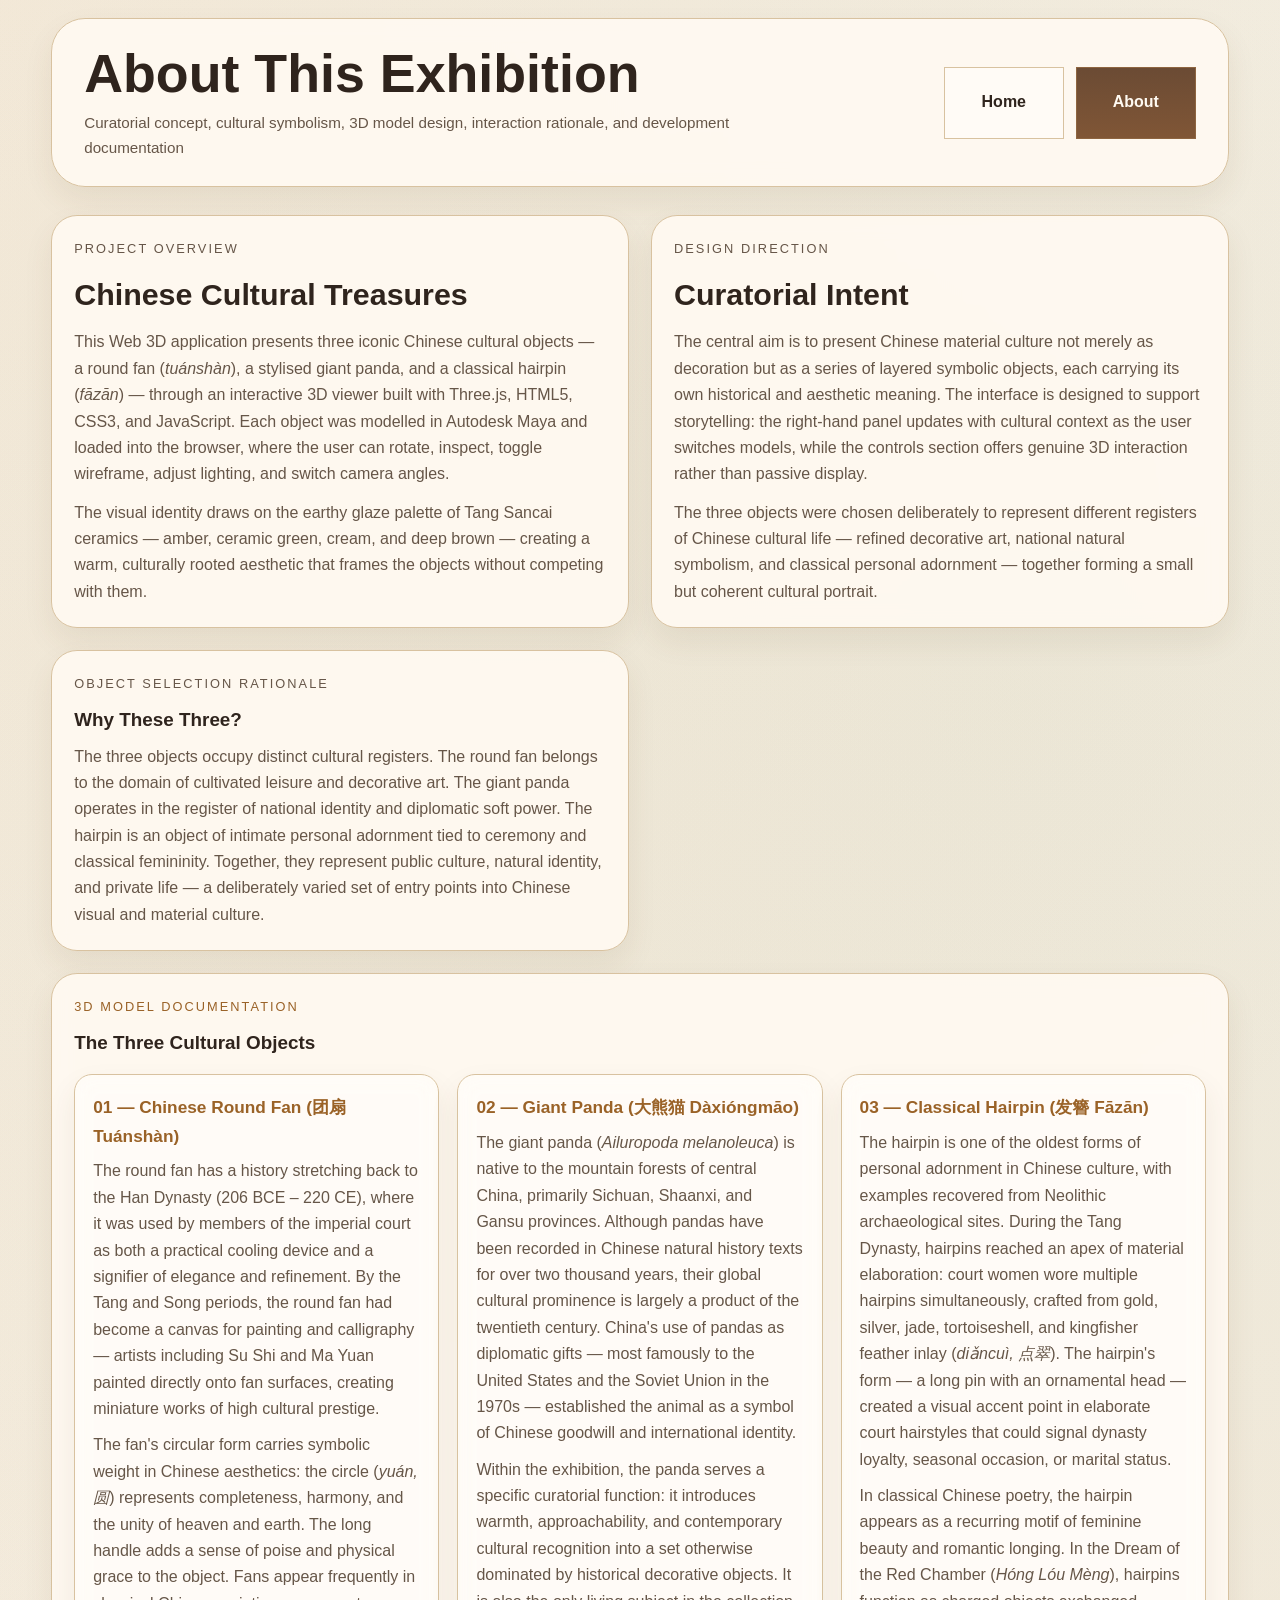
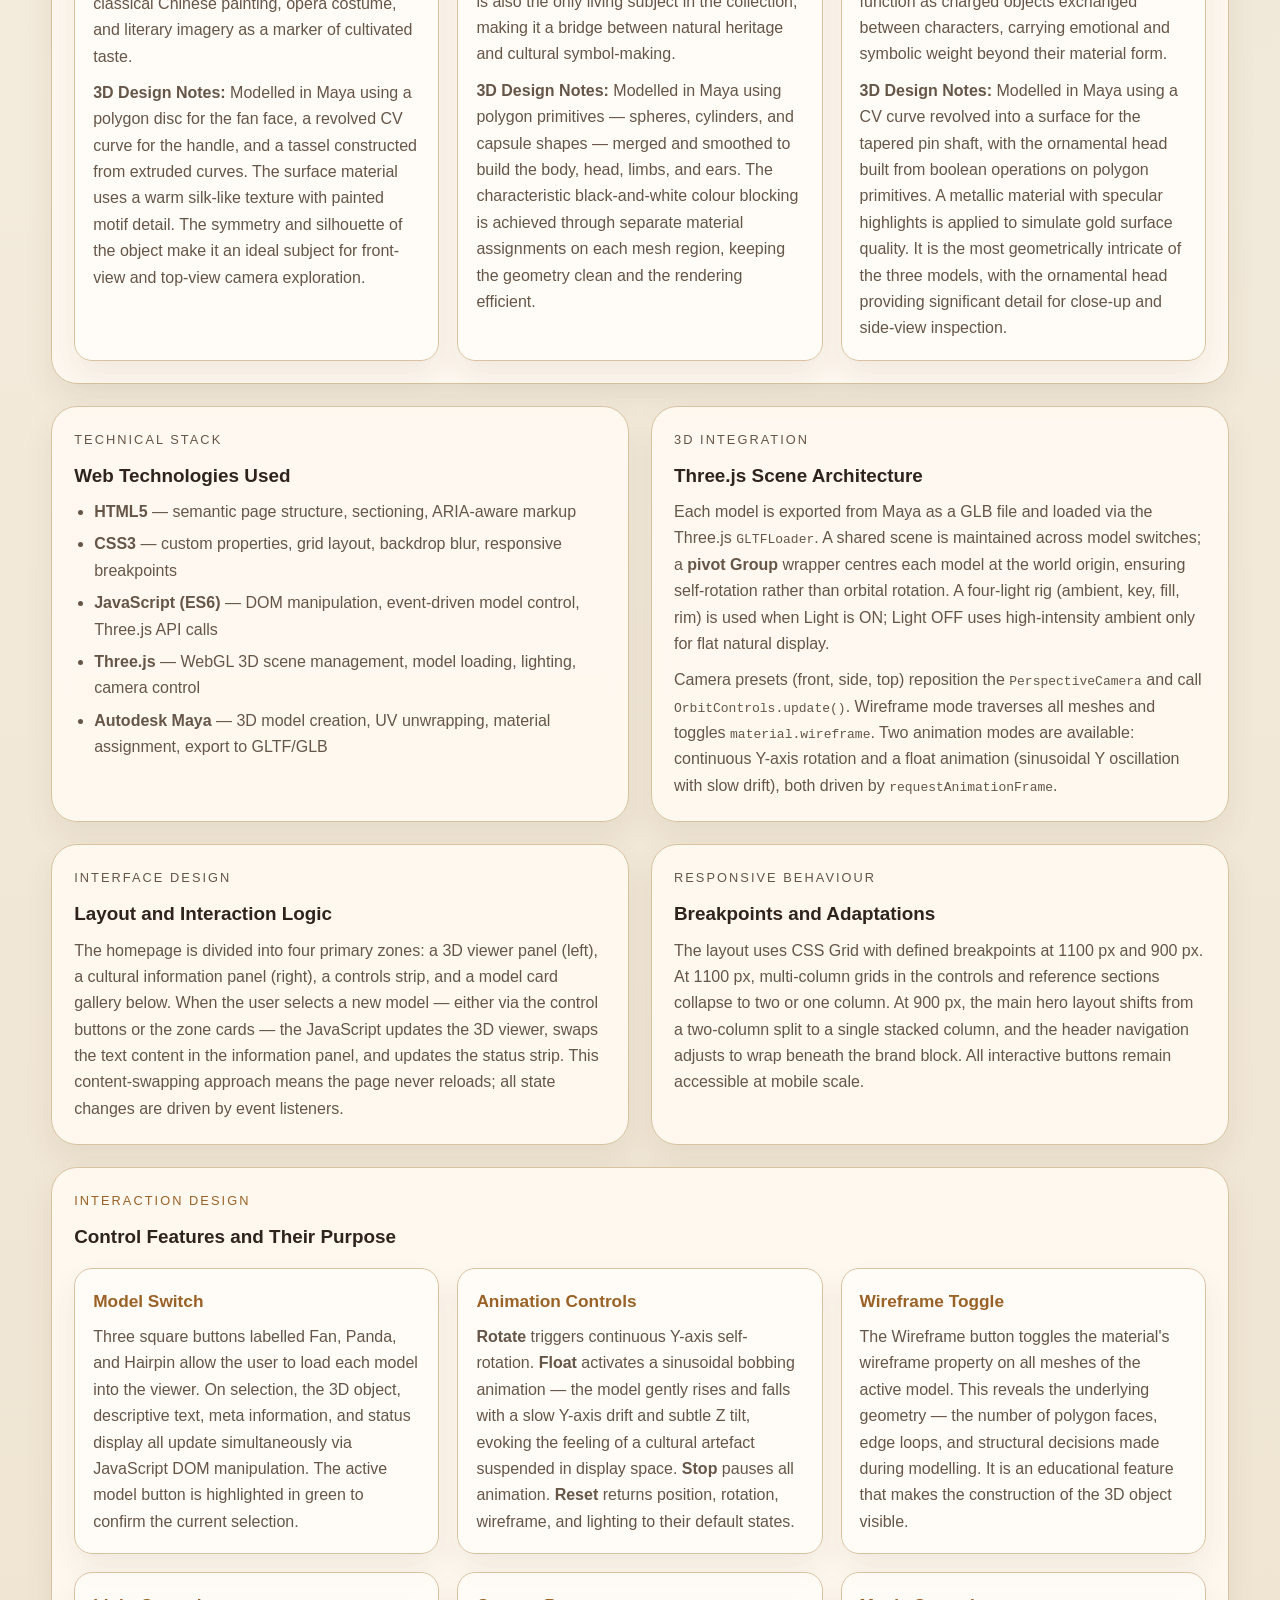
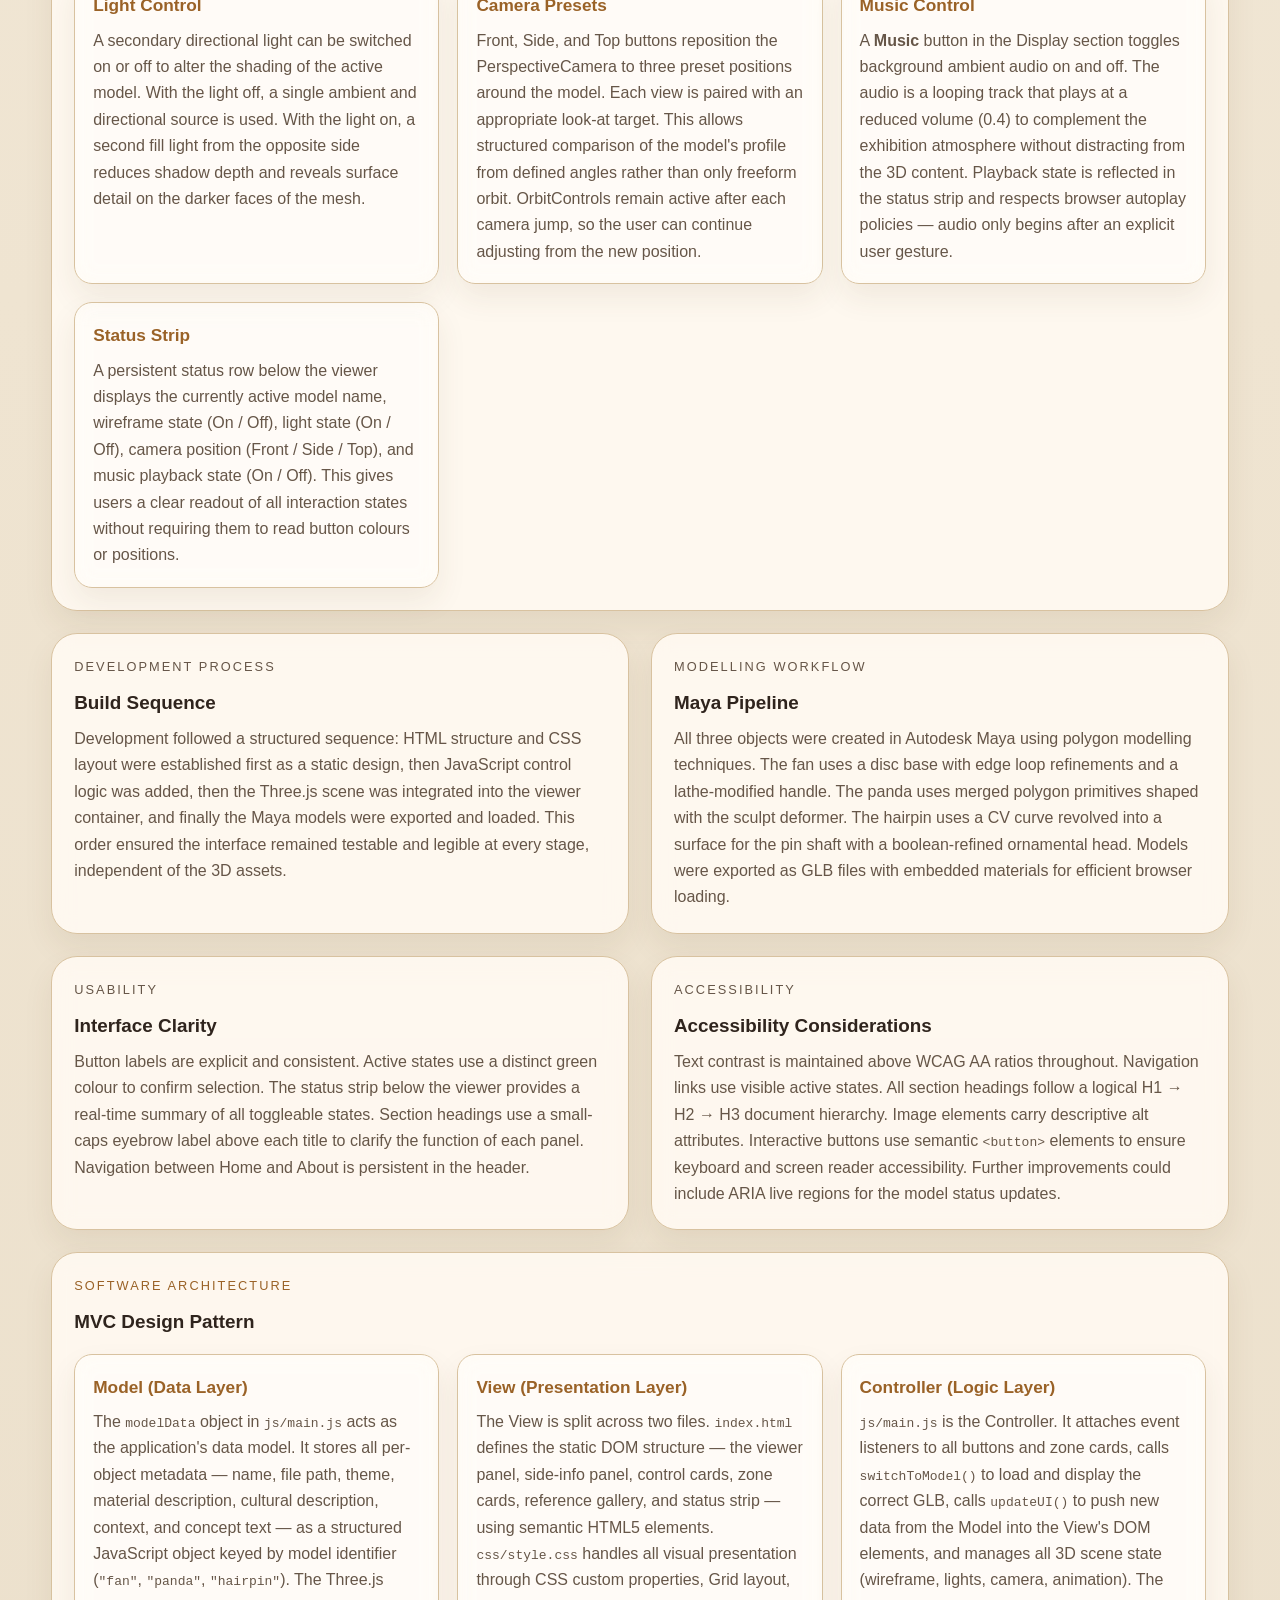
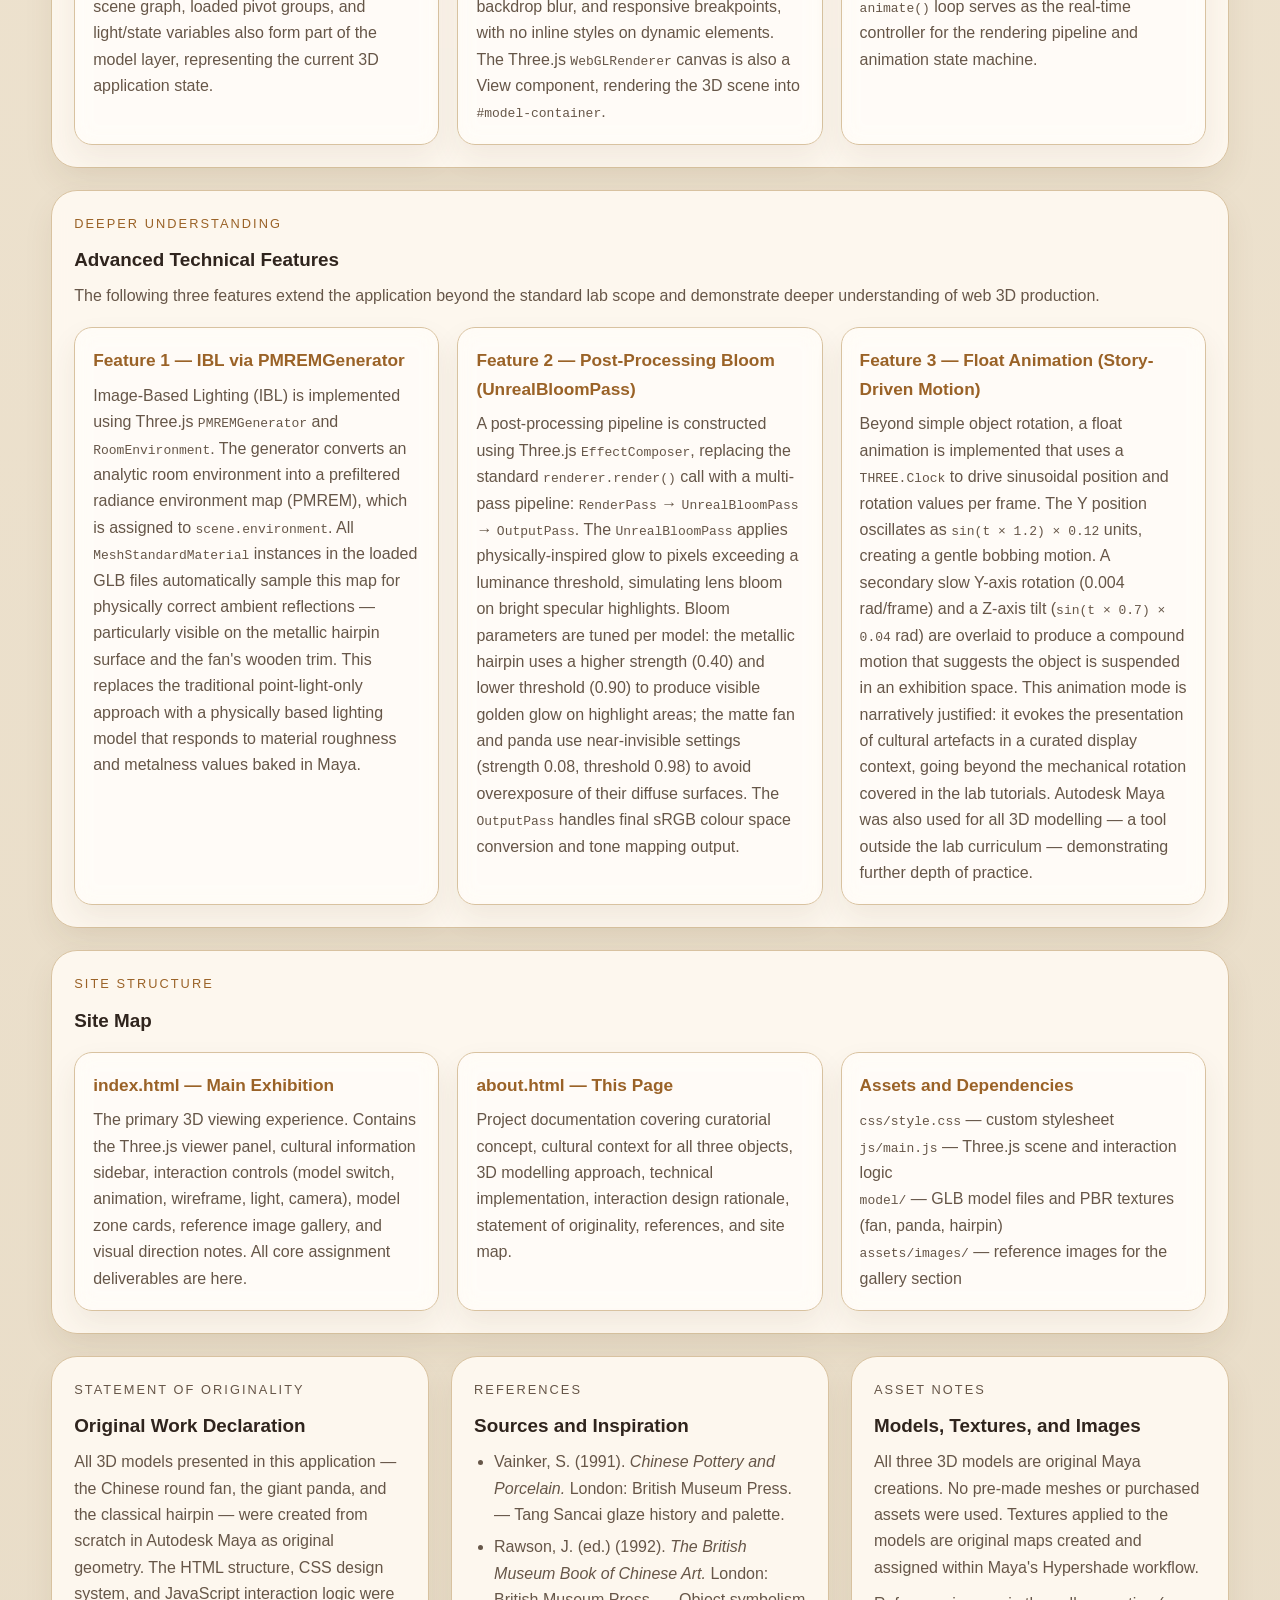
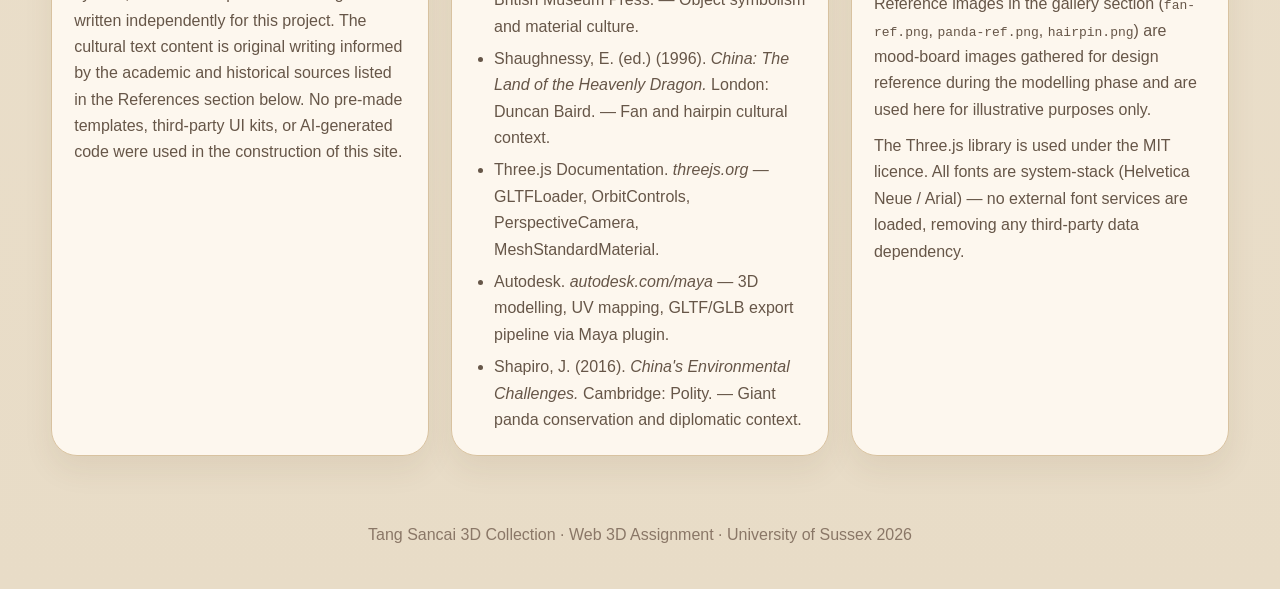
==== commit 22e654c7: "Remove Aesthetic Foundation and Ink Wash cards from about page" ====
--- a/about.html
+++ b/about.html
@@ -26,7 +26,6 @@
 
   <main class="page-shell">
 
-    <!-- PROJECT OVERVIEW -->
     <section class="about-hero">
       <div class="about-hero-card">
         <p class="eyebrow">Project Overview</p>
@@ -63,57 +62,7 @@
       </div>
     </section>
 
-    <!-- CULTURAL CONTEXT -->
     <section class="about-section-grid">
-      <article class="about-card">
-        <p class="eyebrow">Aesthetic Foundation</p>
-        <h3>Tang Sancai Colour Language</h3>
-        <p>
-          Tang Sancai (<em>唐三彩</em>) refers to the three-colour lead-glazed ceramics
-          produced during the Tang Dynasty (618–907 CE). The characteristic palette of
-          amber yellow, viridian green, and creamy white was achieved through the use of
-          iron, copper, and tin oxides respectively. These wares were often buried as
-          funerary objects and have been recovered from tombs across the Silk Road network,
-          making them emblems of Tang cosmopolitanism and material sophistication.
-        </p>
-        <p style="margin-top: 10px;">
-          The interface palette directly references this tradition: the warm amber tones,
-          muted greens, and earthy creams seen in the header, card surfaces, and button
-          gradients all echo Tang Sancai glaze combinations.
-        </p>
-      </article>
-
-      <article class="about-card">
-        <p class="eyebrow">Cultural Framework</p>
-        <h3>Objects as Cultural Carriers</h3>
-        <p>
-          In Chinese cultural tradition, everyday objects are rarely purely functional.
-          The fan conveys a social and aesthetic identity; the hairpin signals status,
-          occasion, and femininity; even the panda — though a living animal — has been
-          constructed through decades of diplomacy and visual culture into a potent national
-          symbol. This exhibition treats each object as a carrier of cultural meaning,
-          using both the 3D form and the descriptive text to surface those layers.
-        </p>
-        <p style="margin-top: 10px;">
-          This approach is informed by material culture studies, which argues that objects
-          embody social relations, aesthetic values, and historical memory in ways that
-          direct representation cannot.
-        </p>
-      </article>
-
-      <article class="about-card">
-        <p class="eyebrow">Visual Strategy</p>
-        <h3>Ink Wash Influence</h3>
-        <p>
-          Alongside Tang Sancai, the site also draws on the visual grammar of Chinese ink
-          wash painting (<em>shuǐmò huà, 水墨画</em>). This tradition, which emerged during
-          the Tang and reached its classical form in the Song Dynasty (960–1279), prizes
-          restraint, negative space, and the suggestion of form over its literal rendering.
-          The light, layered background, the minimal grid lines, and the generous white space
-          around each object card reflect this aesthetic preference.
-        </p>
-      </article>
-
       <article class="about-card">
         <p class="eyebrow">Object Selection Rationale</p>
         <h3>Why These Three?</h3>
@@ -128,7 +77,7 @@
       </article>
     </section>
 
-    <!-- THREE OBJECTS DEEP DIVE -->
+
     <section class="about-wide-section">
       <div class="about-wide-card">
         <p class="eyebrow">3D Model Documentation</p>
@@ -220,7 +169,7 @@
       </div>
     </section>
 
-    <!-- TECHNICAL IMPLEMENTATION -->
+
     <section class="about-section-grid">
       <article class="about-card">
         <p class="eyebrow">Technical Stack</p>
@@ -280,7 +229,6 @@
       </article>
     </section>
 
-    <!-- INTERACTION FEATURES -->
     <section class="about-wide-section">
       <div class="about-wide-card">
         <p class="eyebrow">Interaction Design</p>
@@ -367,7 +315,6 @@
       </div>
     </section>
 
-    <!-- DEVELOPMENT NOTES -->
     <section class="about-section-grid">
       <article class="about-card">
         <p class="eyebrow">Development Process</p>
@@ -420,7 +367,6 @@
       </article>
     </section>
 
-    <!-- MVC ARCHITECTURE -->
     <section class="about-wide-section">
       <div class="about-wide-card">
         <p class="eyebrow">Software Architecture</p>
@@ -469,7 +415,6 @@
       </div>
     </section>
 
-    <!-- DEEPER UNDERSTANDING -->
     <section class="about-wide-section">
       <div class="about-wide-card">
         <p class="eyebrow">Deeper Understanding</p>
@@ -534,7 +479,6 @@
       </div>
     </section>
 
-    <!-- SITE MAP -->
     <section class="about-wide-section">
       <div class="about-wide-card">
         <p class="eyebrow">Site Structure</p>
@@ -573,7 +517,6 @@
       </div>
     </section>
 
-    <!-- STATEMENT OF ORIGINALITY + REFERENCES -->
     <section class="about-bottom-grid">
       <div class="about-bottom-card">
         <p class="eyebrow">Statement of Originality</p>
--- a/css/style.css
+++ b/css/style.css
@@ -283,7 +283,7 @@
 
 .status-strip {
   display: grid;
-  grid-template-columns: repeat(4, 1fr);
+  grid-template-columns: repeat(5, 1fr);
   gap: 10px;
   margin-top: 14px;
 }
@@ -486,7 +486,6 @@
   color: var(--text-muted);
 }
 
-/* LOADING OVERLAY */
 #loading-overlay {
   position: absolute;
   inset: 0;
@@ -511,14 +510,12 @@
   color: var(--brown);
 }
 
-/* THREE.JS CANVAS */
 #model-container canvas {
   display: block;
   width: 100% !important;
   height: 100% !important;
 }
 
-/* ABOUT PAGE */
 .about-hero {
   display: grid;
   grid-template-columns: repeat(2, 1fr);
@@ -640,7 +637,6 @@
   }
 }
 
-/* ─── Cultural Gallery ────────────────────────────────────────────────────── */
 
 .gallery-section {
   margin-bottom: 22px;
@@ -698,4 +694,56 @@
   font-size: 0.85rem;
   color: var(--text-soft);
   line-height: 1.5;
+}
+
+.video-section {
+  margin-bottom: 22px;
+}
+
+.video-grid {
+  display: grid;
+  grid-template-columns: repeat(3, 1fr);
+  gap: 22px;
+}
+
+.video-card {
+  background: var(--paper);
+  border: 1px solid var(--border);
+  border-radius: var(--radius-md);
+  box-shadow: var(--shadow);
+  overflow: hidden;
+}
+
+.video-wrap {
+  position: relative;
+  width: 100%;
+  padding-top: 56.25%;
+}
+
+.video-wrap iframe {
+  position: absolute;
+  inset: 0;
+  width: 100%;
+  height: 100%;
+  border: none;
+  display: block;
+}
+
+.video-card h3 {
+  padding: 14px 16px 6px;
+  font-size: 1.1rem;
+  color: var(--text-main);
+}
+
+.video-card p {
+  padding: 0 16px 16px;
+  font-size: 0.85rem;
+  color: var(--text-soft);
+  line-height: 1.55;
+}
+
+@media (max-width: 900px) {
+  .video-grid {
+    grid-template-columns: 1fr;
+  }
 }
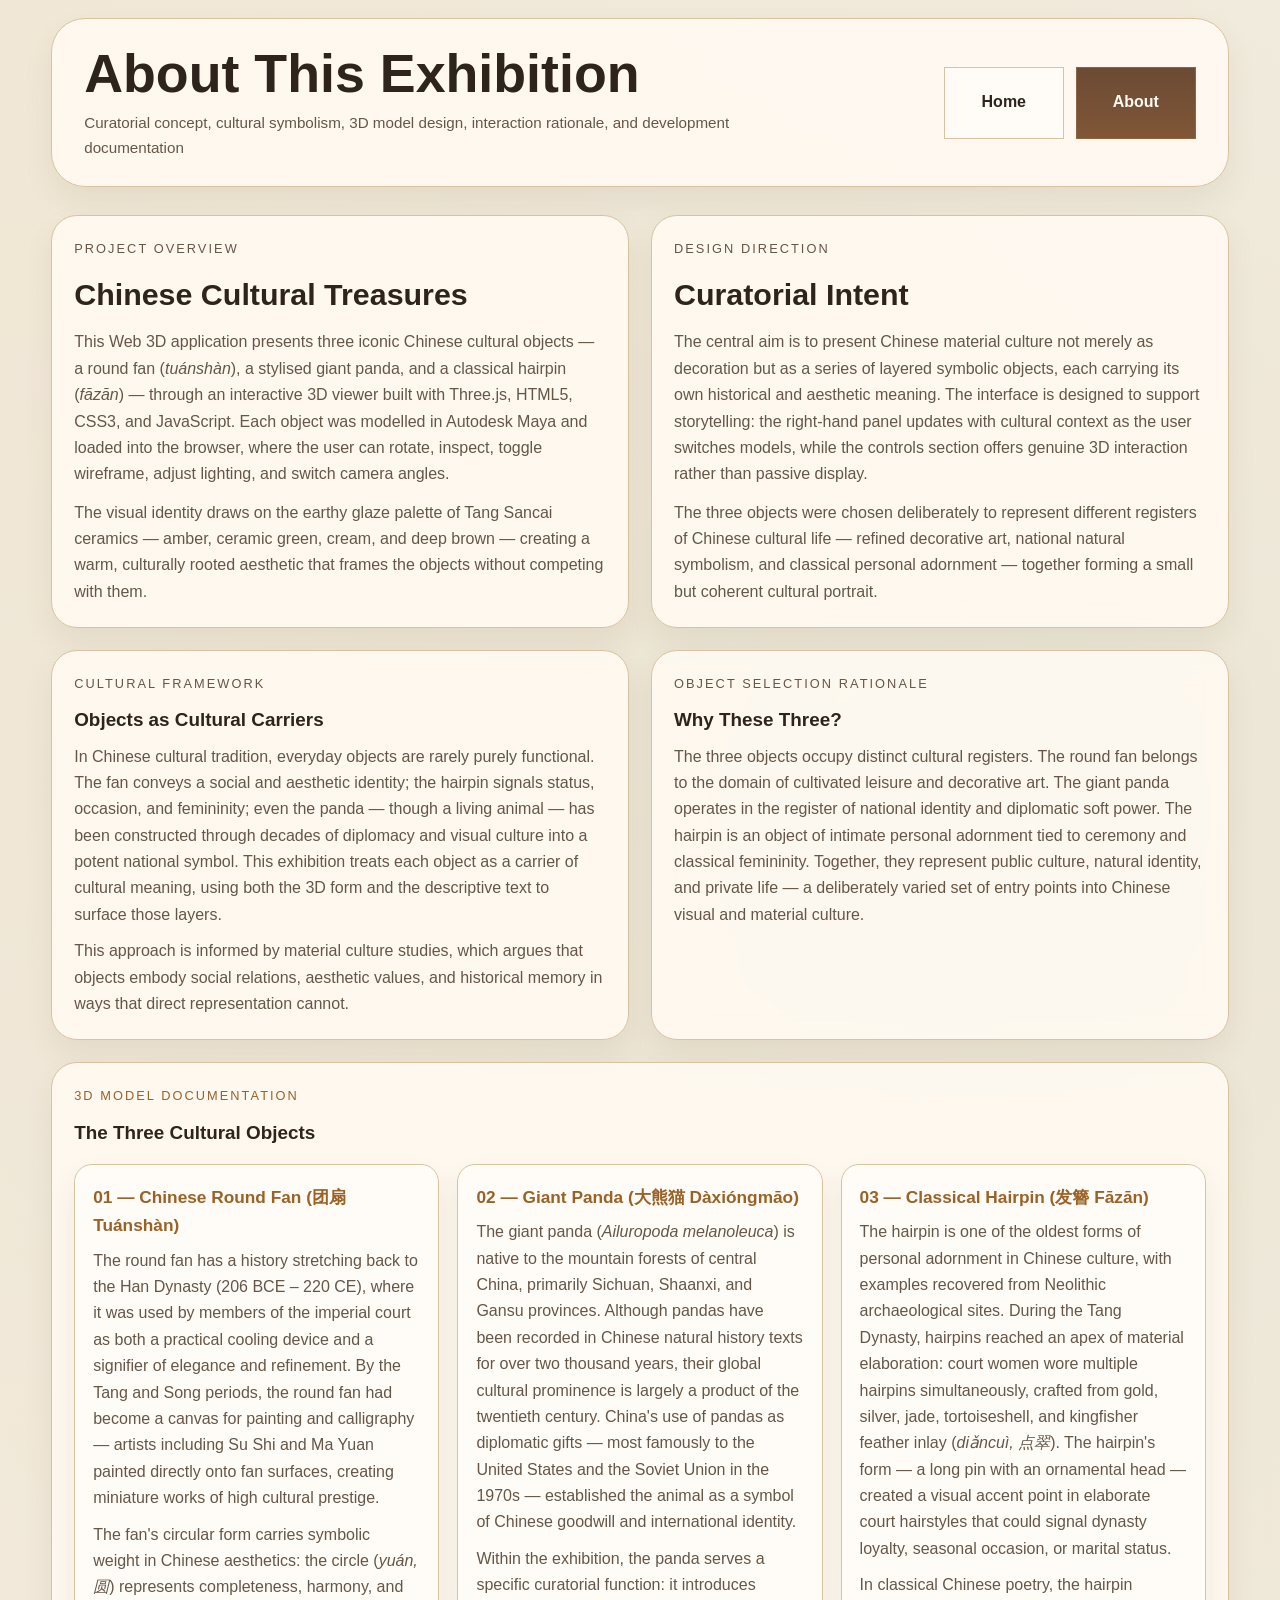
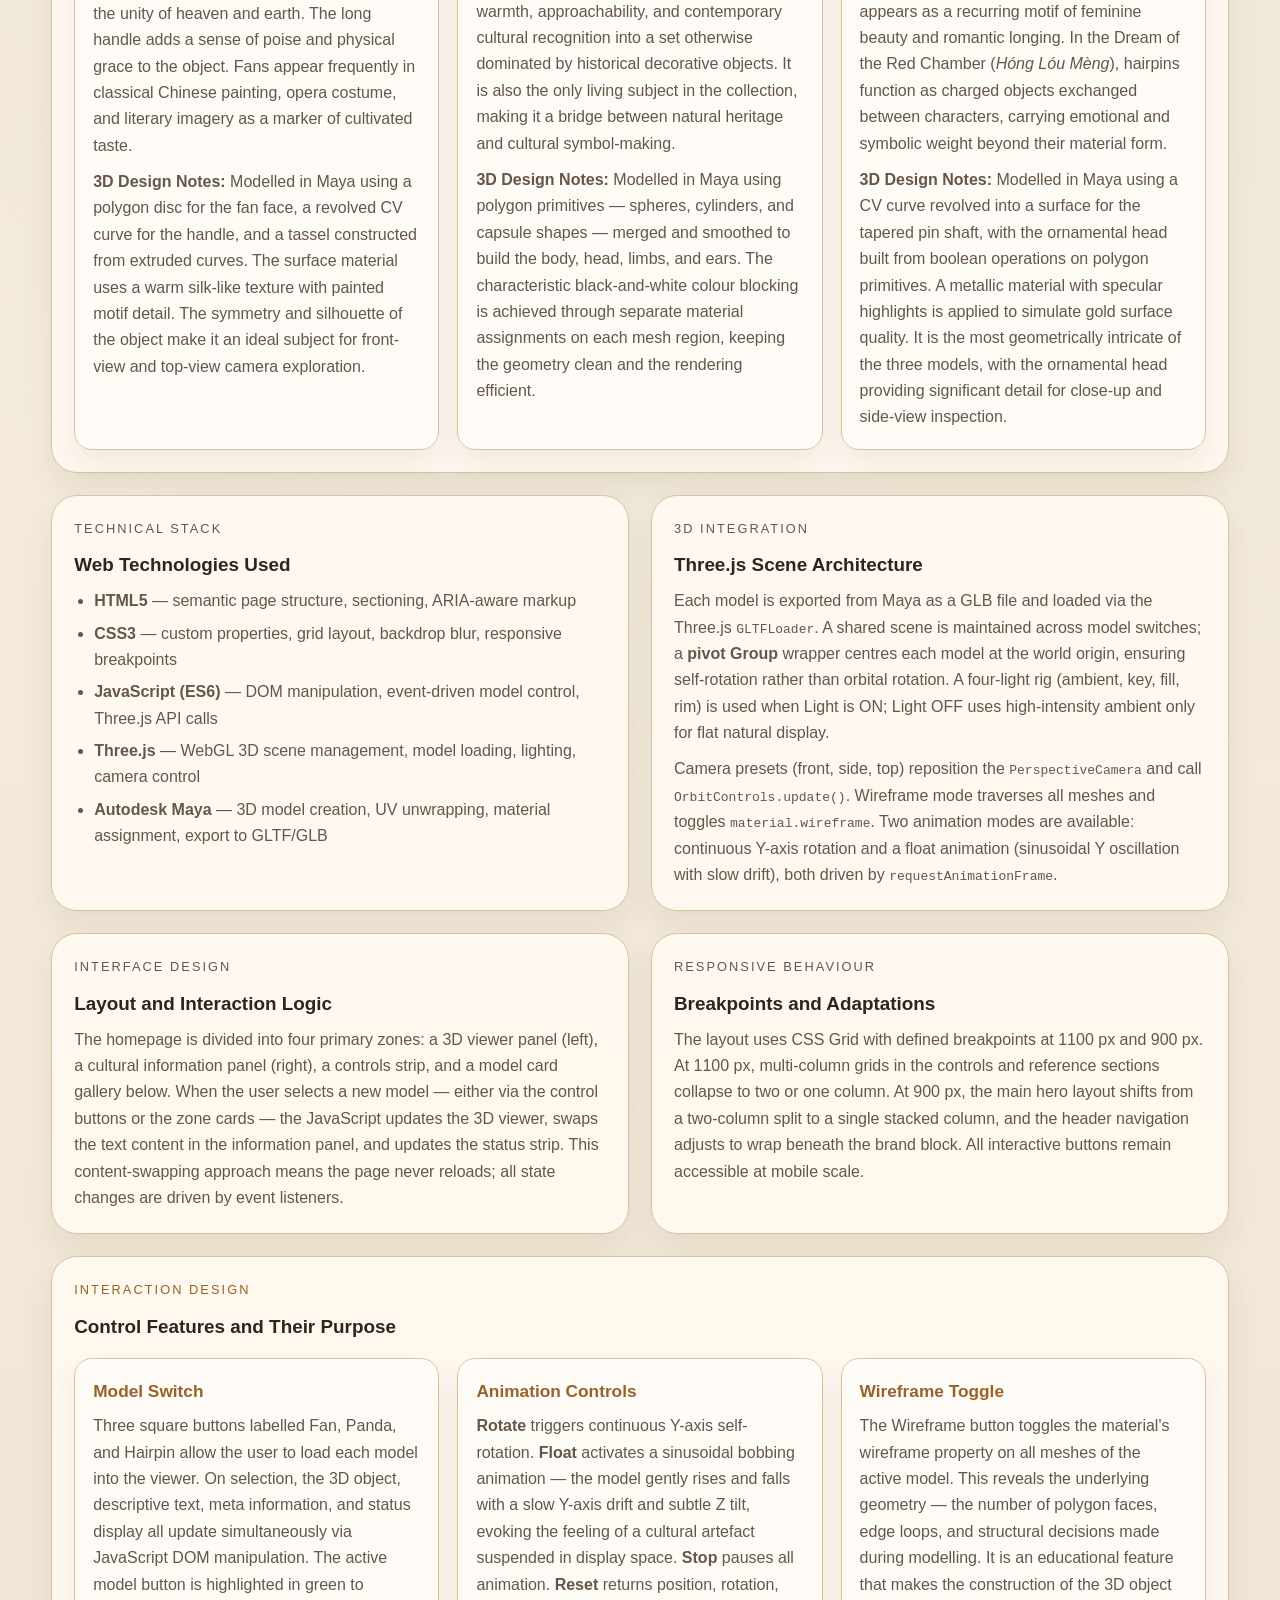
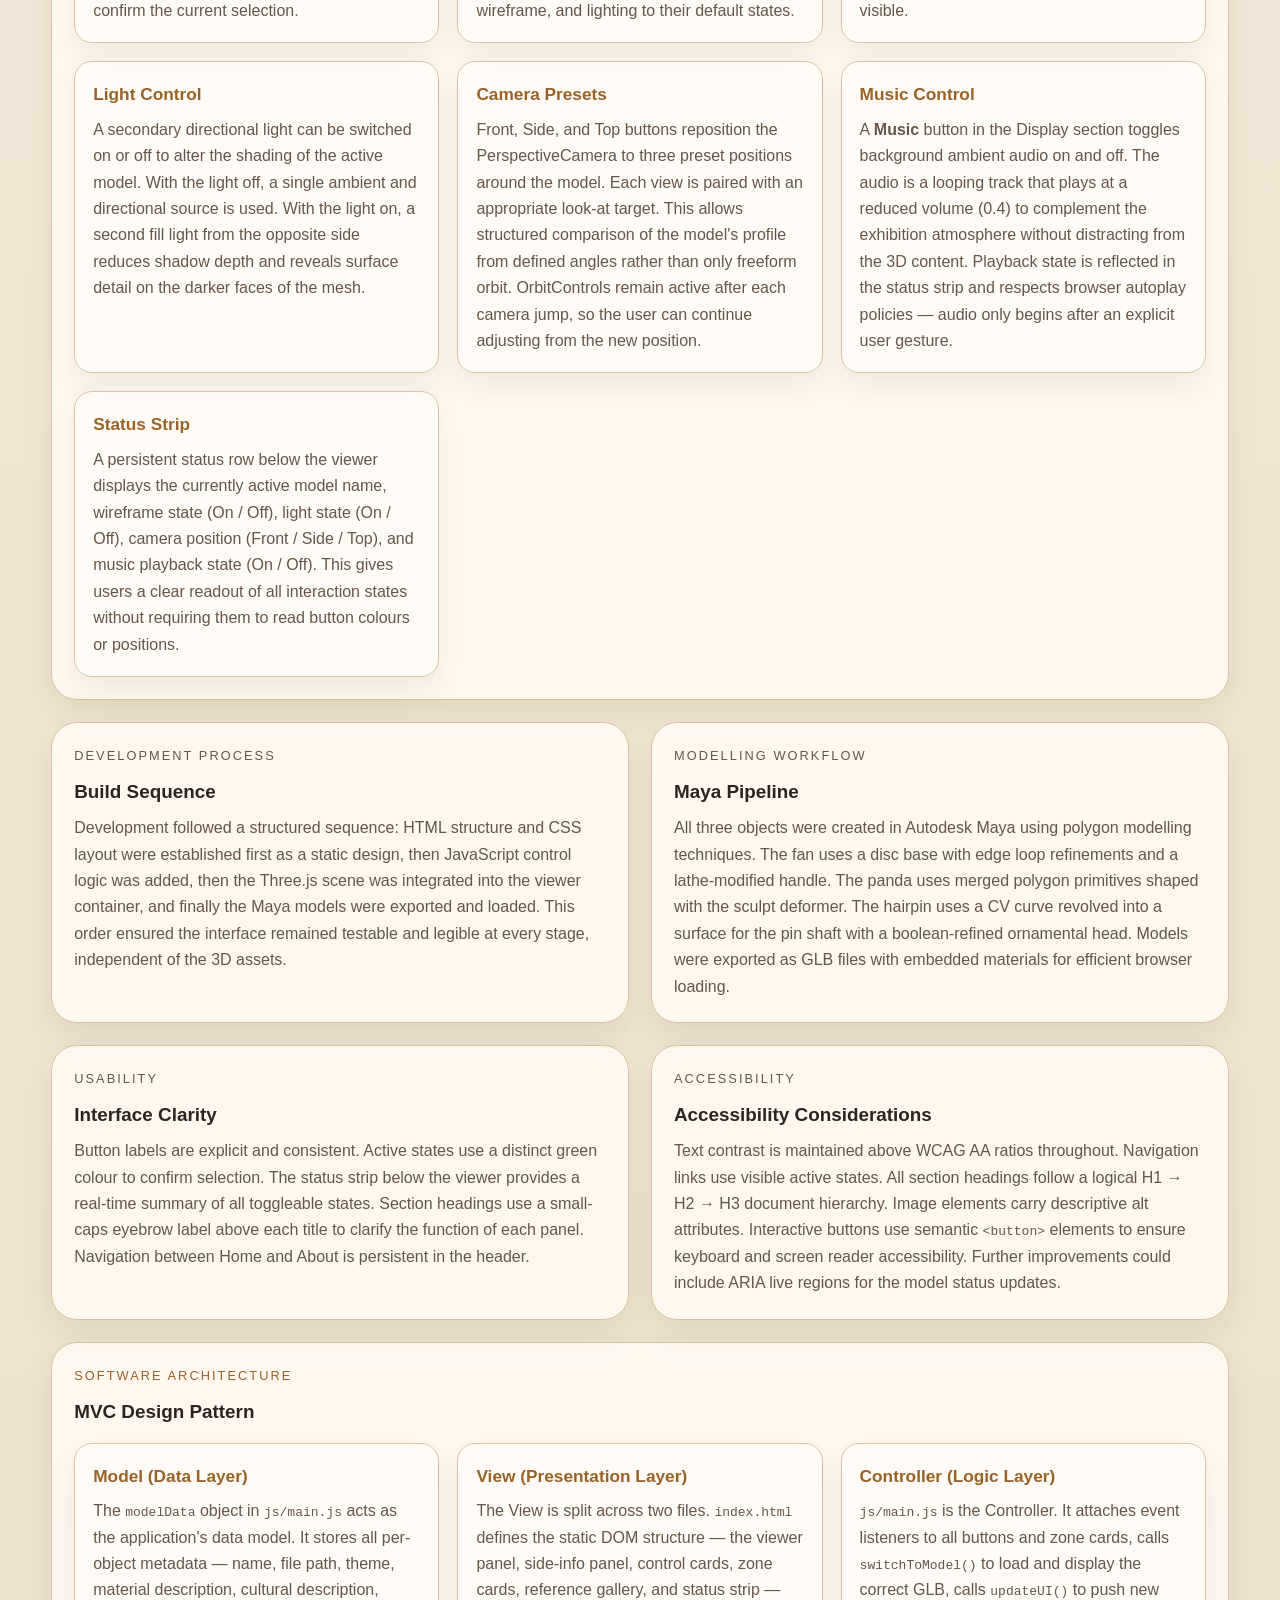
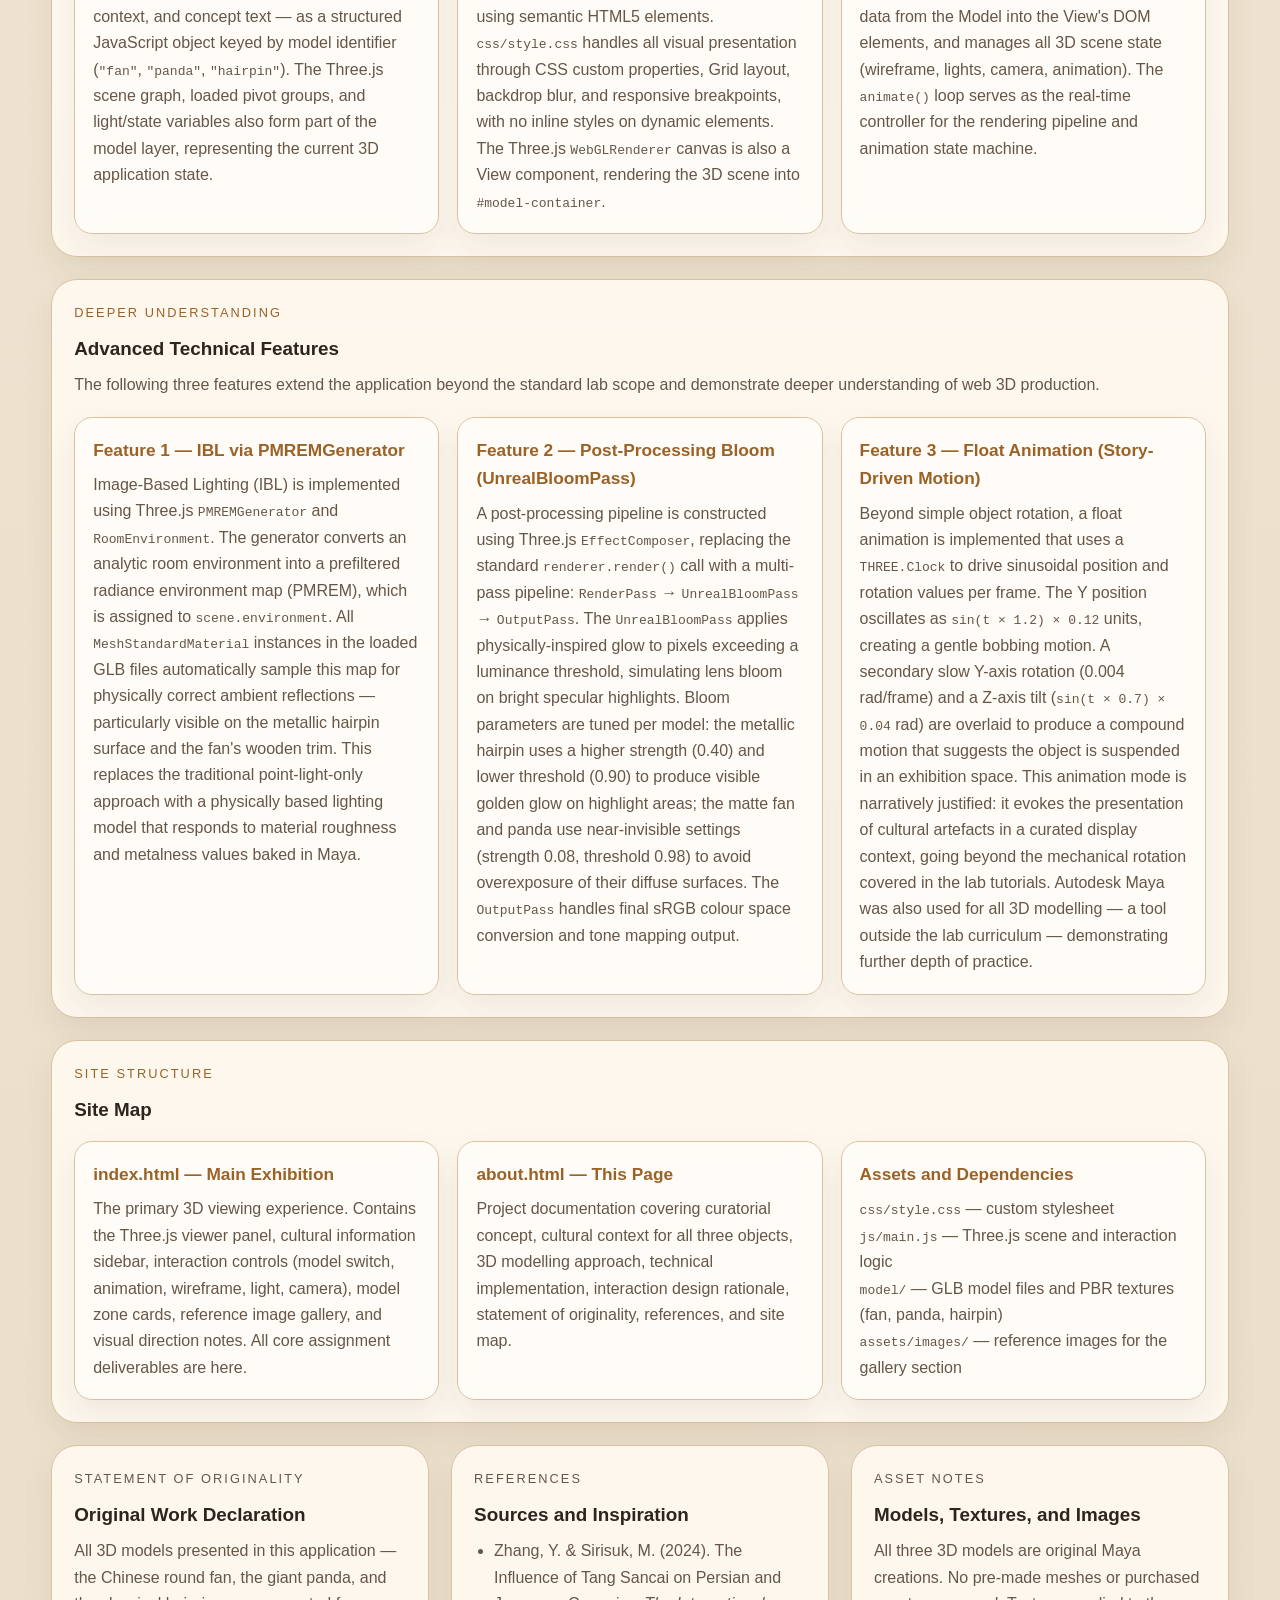
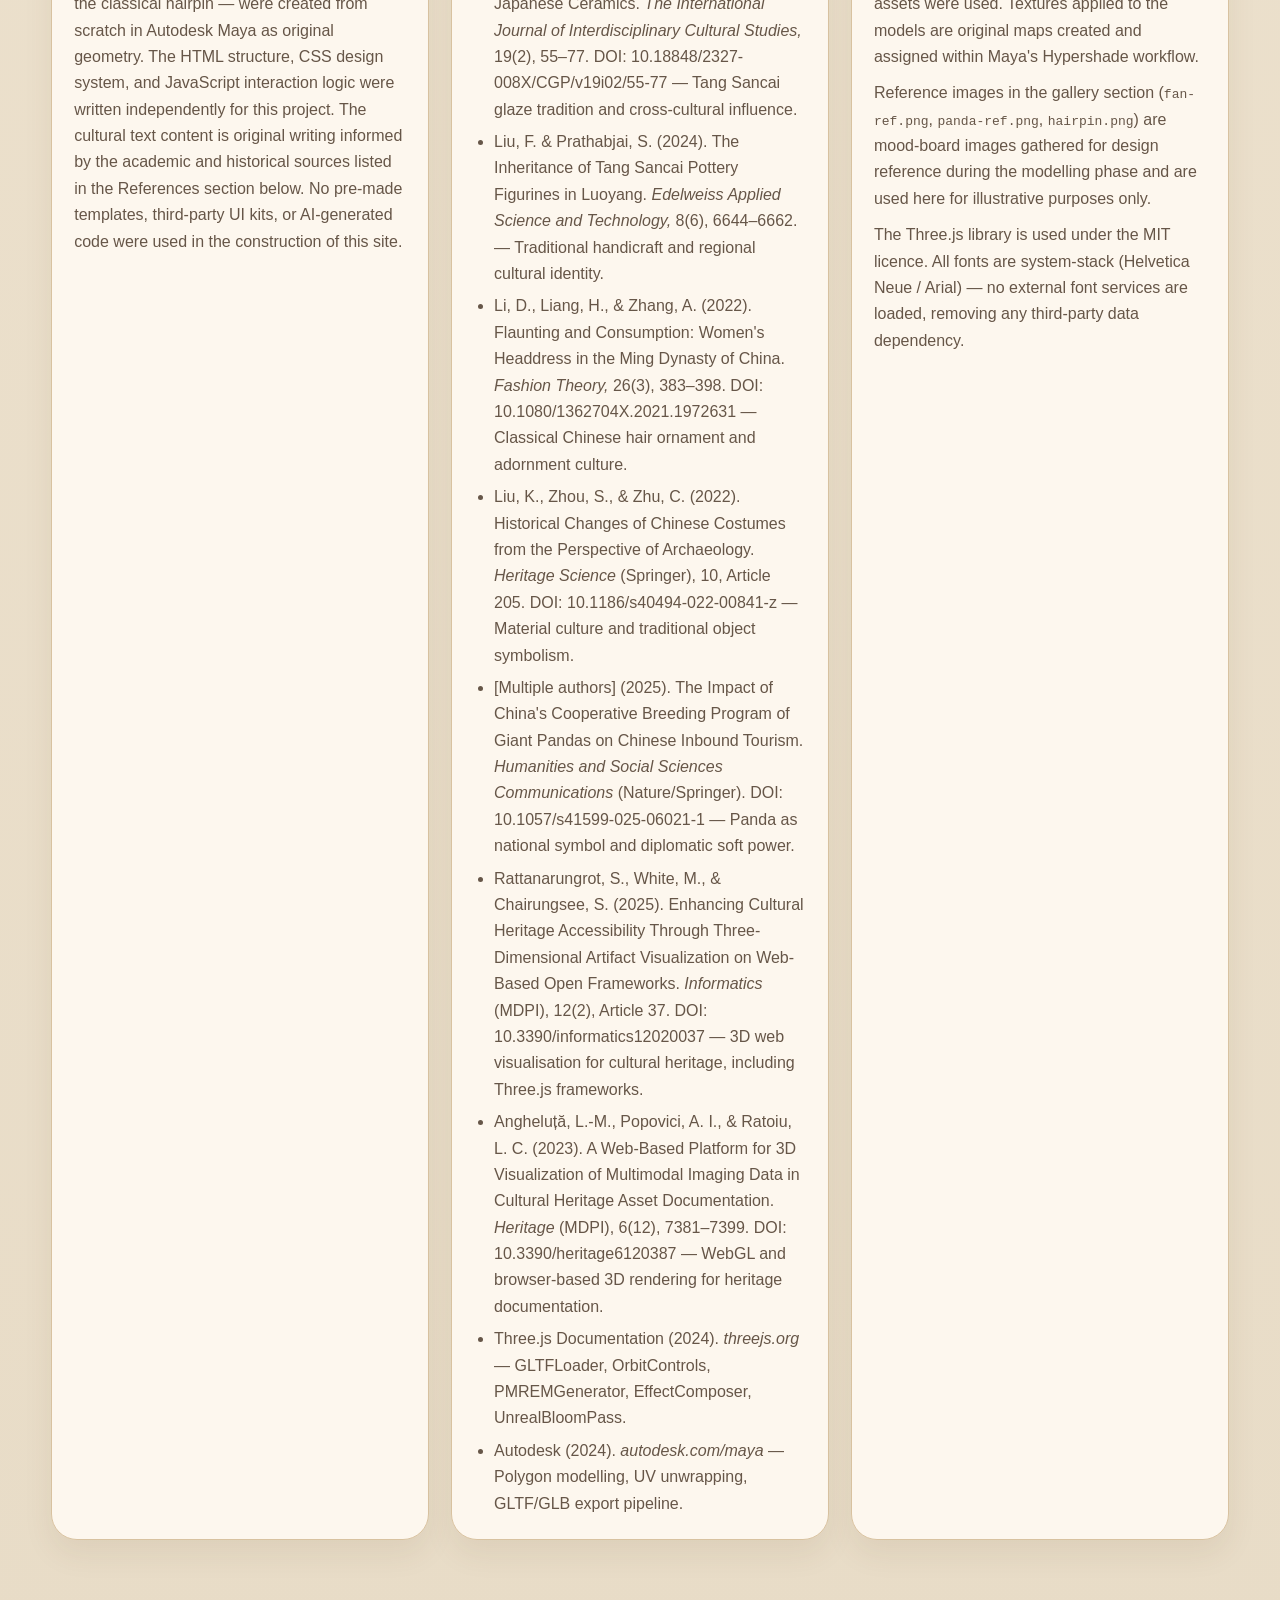
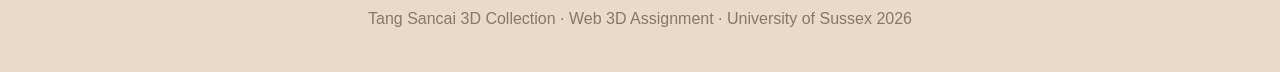
==== commit b0ab5ad0: "Update references to 2021-2026 academic sources" ====
--- a/about.html
+++ b/about.html
@@ -64,6 +64,24 @@
 
     <section class="about-section-grid">
       <article class="about-card">
+        <p class="eyebrow">Cultural Framework</p>
+        <h3>Objects as Cultural Carriers</h3>
+        <p>
+          In Chinese cultural tradition, everyday objects are rarely purely functional.
+          The fan conveys a social and aesthetic identity; the hairpin signals status,
+          occasion, and femininity; even the panda — though a living animal — has been
+          constructed through decades of diplomacy and visual culture into a potent national
+          symbol. This exhibition treats each object as a carrier of cultural meaning,
+          using both the 3D form and the descriptive text to surface those layers.
+        </p>
+        <p style="margin-top: 10px;">
+          This approach is informed by material culture studies, which argues that objects
+          embody social relations, aesthetic values, and historical memory in ways that
+          direct representation cannot.
+        </p>
+      </article>
+
+      <article class="about-card">
         <p class="eyebrow">Object Selection Rationale</p>
         <h3>Why These Three?</h3>
         <p>
@@ -537,28 +555,45 @@
         <h3>Sources and Inspiration</h3>
         <ul class="about-list">
           <li>
-            Vainker, S. (1991). <em>Chinese Pottery and Porcelain.</em>
-            London: British Museum Press. — Tang Sancai glaze history and palette.
-          </li>
-          <li>
-            Rawson, J. (ed.) (1992). <em>The British Museum Book of Chinese Art.</em>
-            London: British Museum Press. — Object symbolism and material culture.
-          </li>
-          <li>
-            Shaughnessy, E. (ed.) (1996). <em>China: The Land of the Heavenly Dragon.</em>
-            London: Duncan Baird. — Fan and hairpin cultural context.
-          </li>
-          <li>
-            Three.js Documentation. <em>threejs.org</em> — GLTFLoader, OrbitControls,
-            PerspectiveCamera, MeshStandardMaterial.
-          </li>
-          <li>
-            Autodesk. <em>autodesk.com/maya</em> — 3D modelling, UV mapping,
-            GLTF/GLB export pipeline via Maya plugin.
-          </li>
-          <li>
-            Shapiro, J. (2016). <em>China's Environmental Challenges.</em>
-            Cambridge: Polity. — Giant panda conservation and diplomatic context.
+            Zhang, Y. &amp; Sirisuk, M. (2024). The Influence of Tang Sancai on Persian and Japanese Ceramics.
+            <em>The International Journal of Interdisciplinary Cultural Studies,</em> 19(2), 55–77.
+            DOI: 10.18848/2327-008X/CGP/v19i02/55-77 — Tang Sancai glaze tradition and cross-cultural influence.
+          </li>
+          <li>
+            Liu, F. &amp; Prathabjai, S. (2024). The Inheritance of Tang Sancai Pottery Figurines in Luoyang.
+            <em>Edelweiss Applied Science and Technology,</em> 8(6), 6644–6662.
+            — Traditional handicraft and regional cultural identity.
+          </li>
+          <li>
+            Li, D., Liang, H., &amp; Zhang, A. (2022). Flaunting and Consumption: Women's Headdress in the Ming Dynasty of China.
+            <em>Fashion Theory,</em> 26(3), 383–398.
+            DOI: 10.1080/1362704X.2021.1972631 — Classical Chinese hair ornament and adornment culture.
+          </li>
+          <li>
+            Liu, K., Zhou, S., &amp; Zhu, C. (2022). Historical Changes of Chinese Costumes from the Perspective of Archaeology.
+            <em>Heritage Science</em> (Springer), 10, Article 205.
+            DOI: 10.1186/s40494-022-00841-z — Material culture and traditional object symbolism.
+          </li>
+          <li>
+            [Multiple authors] (2025). The Impact of China's Cooperative Breeding Program of Giant Pandas on Chinese Inbound Tourism.
+            <em>Humanities and Social Sciences Communications</em> (Nature/Springer).
+            DOI: 10.1057/s41599-025-06021-1 — Panda as national symbol and diplomatic soft power.
+          </li>
+          <li>
+            Rattanarungrot, S., White, M., &amp; Chairungsee, S. (2025). Enhancing Cultural Heritage Accessibility Through Three-Dimensional Artifact Visualization on Web-Based Open Frameworks.
+            <em>Informatics</em> (MDPI), 12(2), Article 37.
+            DOI: 10.3390/informatics12020037 — 3D web visualisation for cultural heritage, including Three.js frameworks.
+          </li>
+          <li>
+            Angheluță, L.-M., Popovici, A. I., &amp; Ratoiu, L. C. (2023). A Web-Based Platform for 3D Visualization of Multimodal Imaging Data in Cultural Heritage Asset Documentation.
+            <em>Heritage</em> (MDPI), 6(12), 7381–7399.
+            DOI: 10.3390/heritage6120387 — WebGL and browser-based 3D rendering for heritage documentation.
+          </li>
+          <li>
+            Three.js Documentation (2024). <em>threejs.org</em> — GLTFLoader, OrbitControls, PMREMGenerator, EffectComposer, UnrealBloomPass.
+          </li>
+          <li>
+            Autodesk (2024). <em>autodesk.com/maya</em> — Polygon modelling, UV unwrapping, GLTF/GLB export pipeline.
           </li>
         </ul>
       </div>
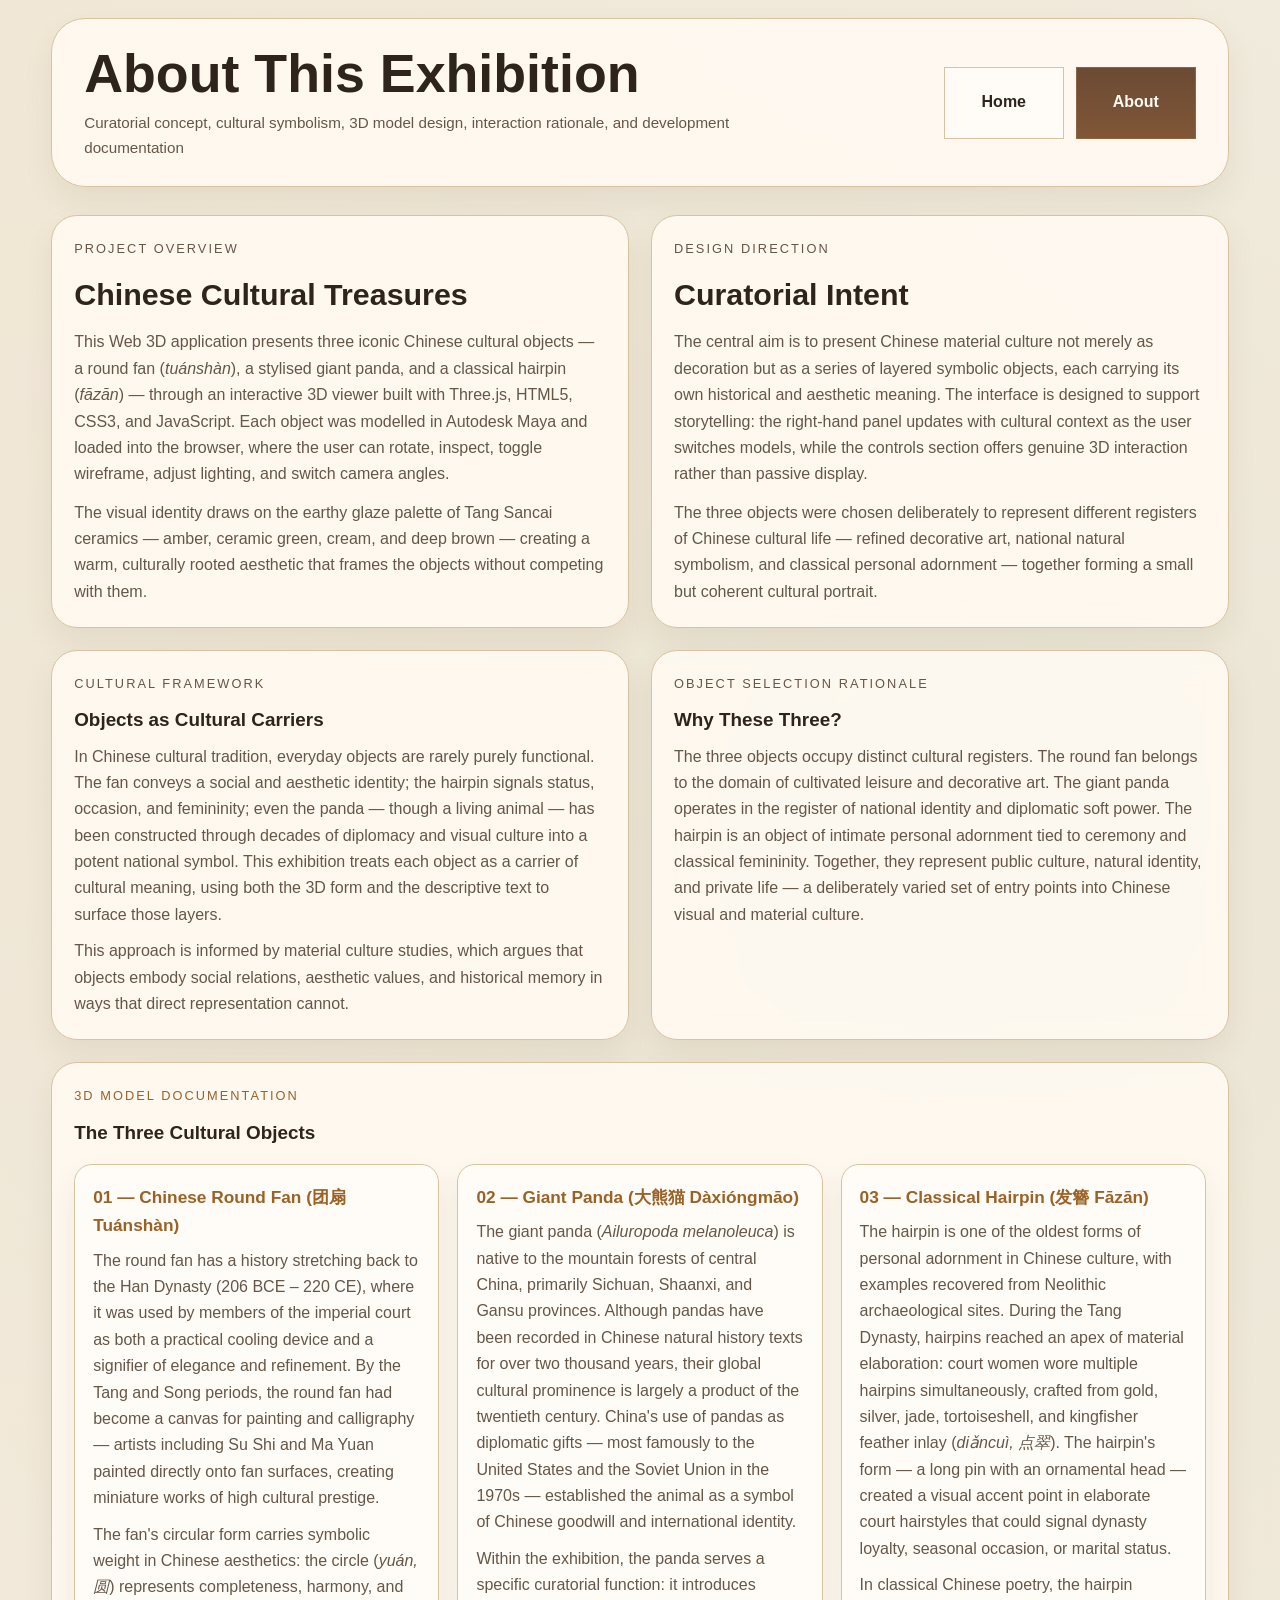
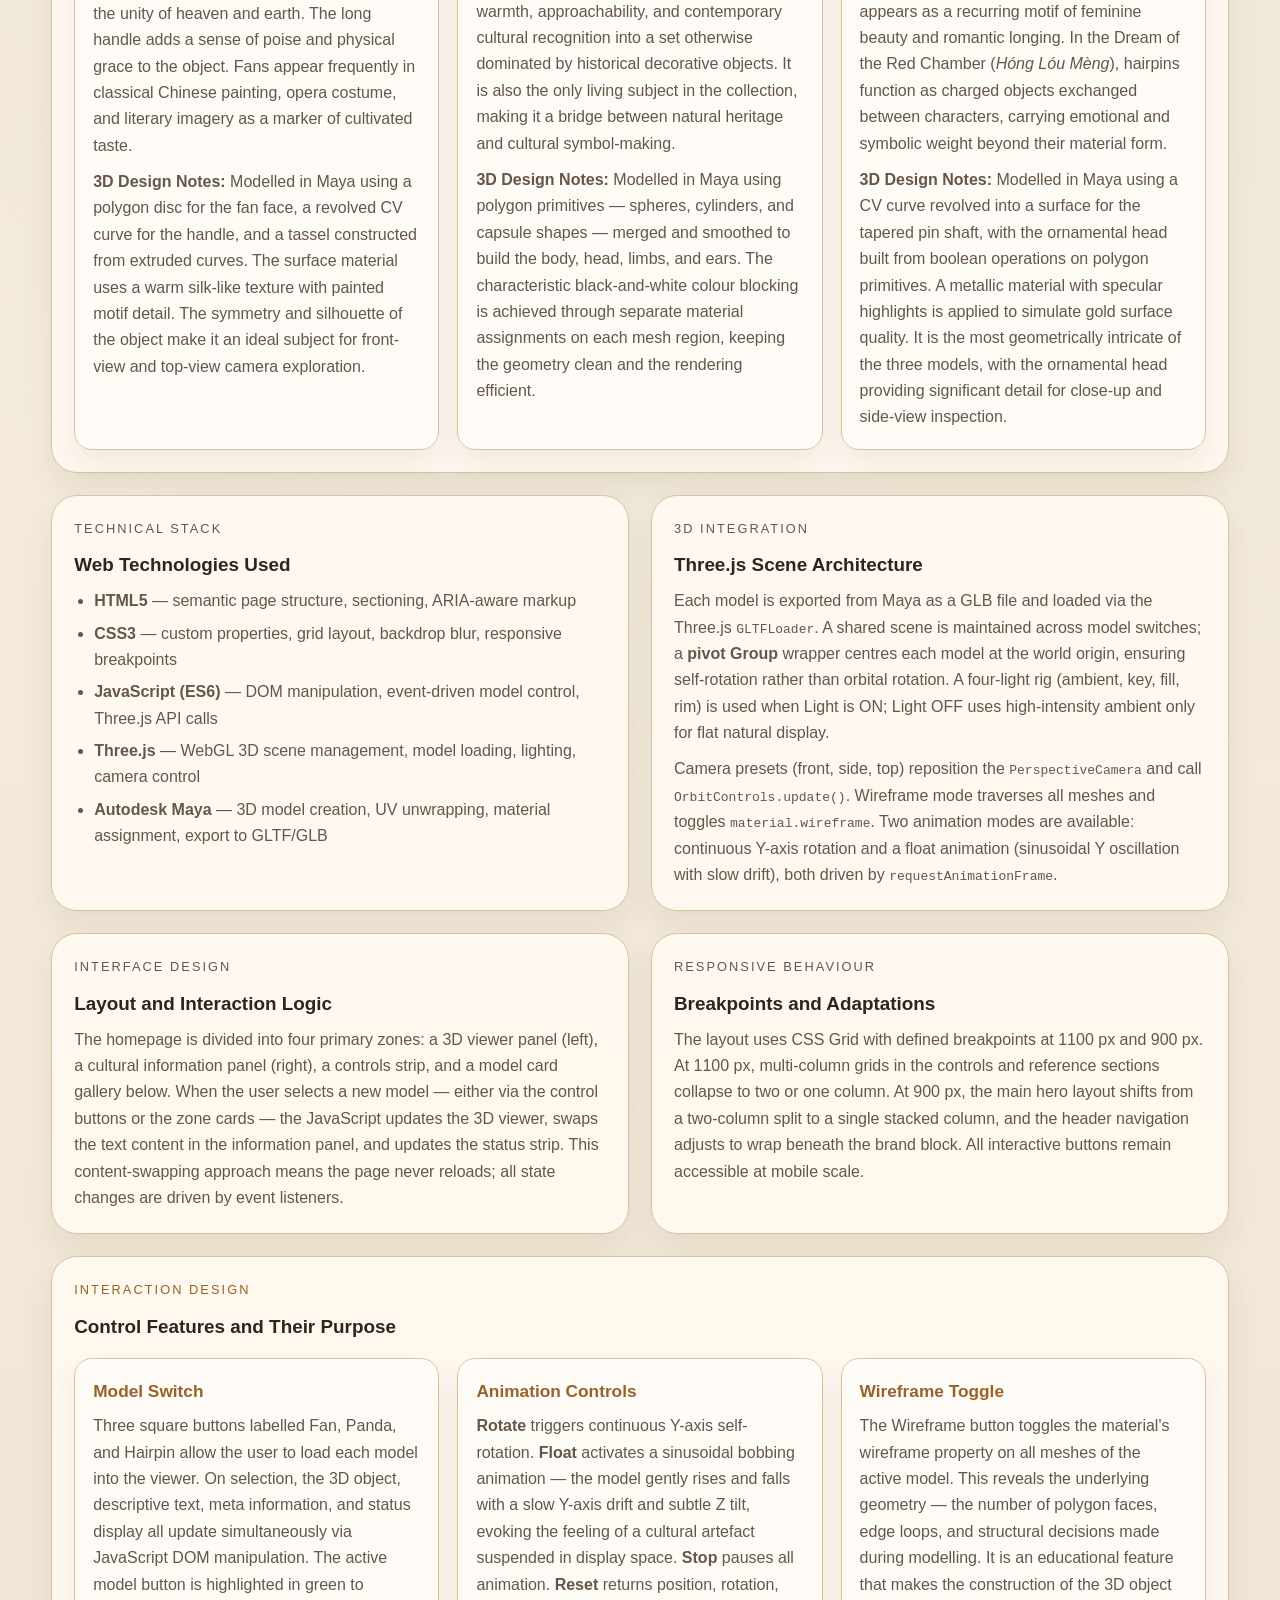
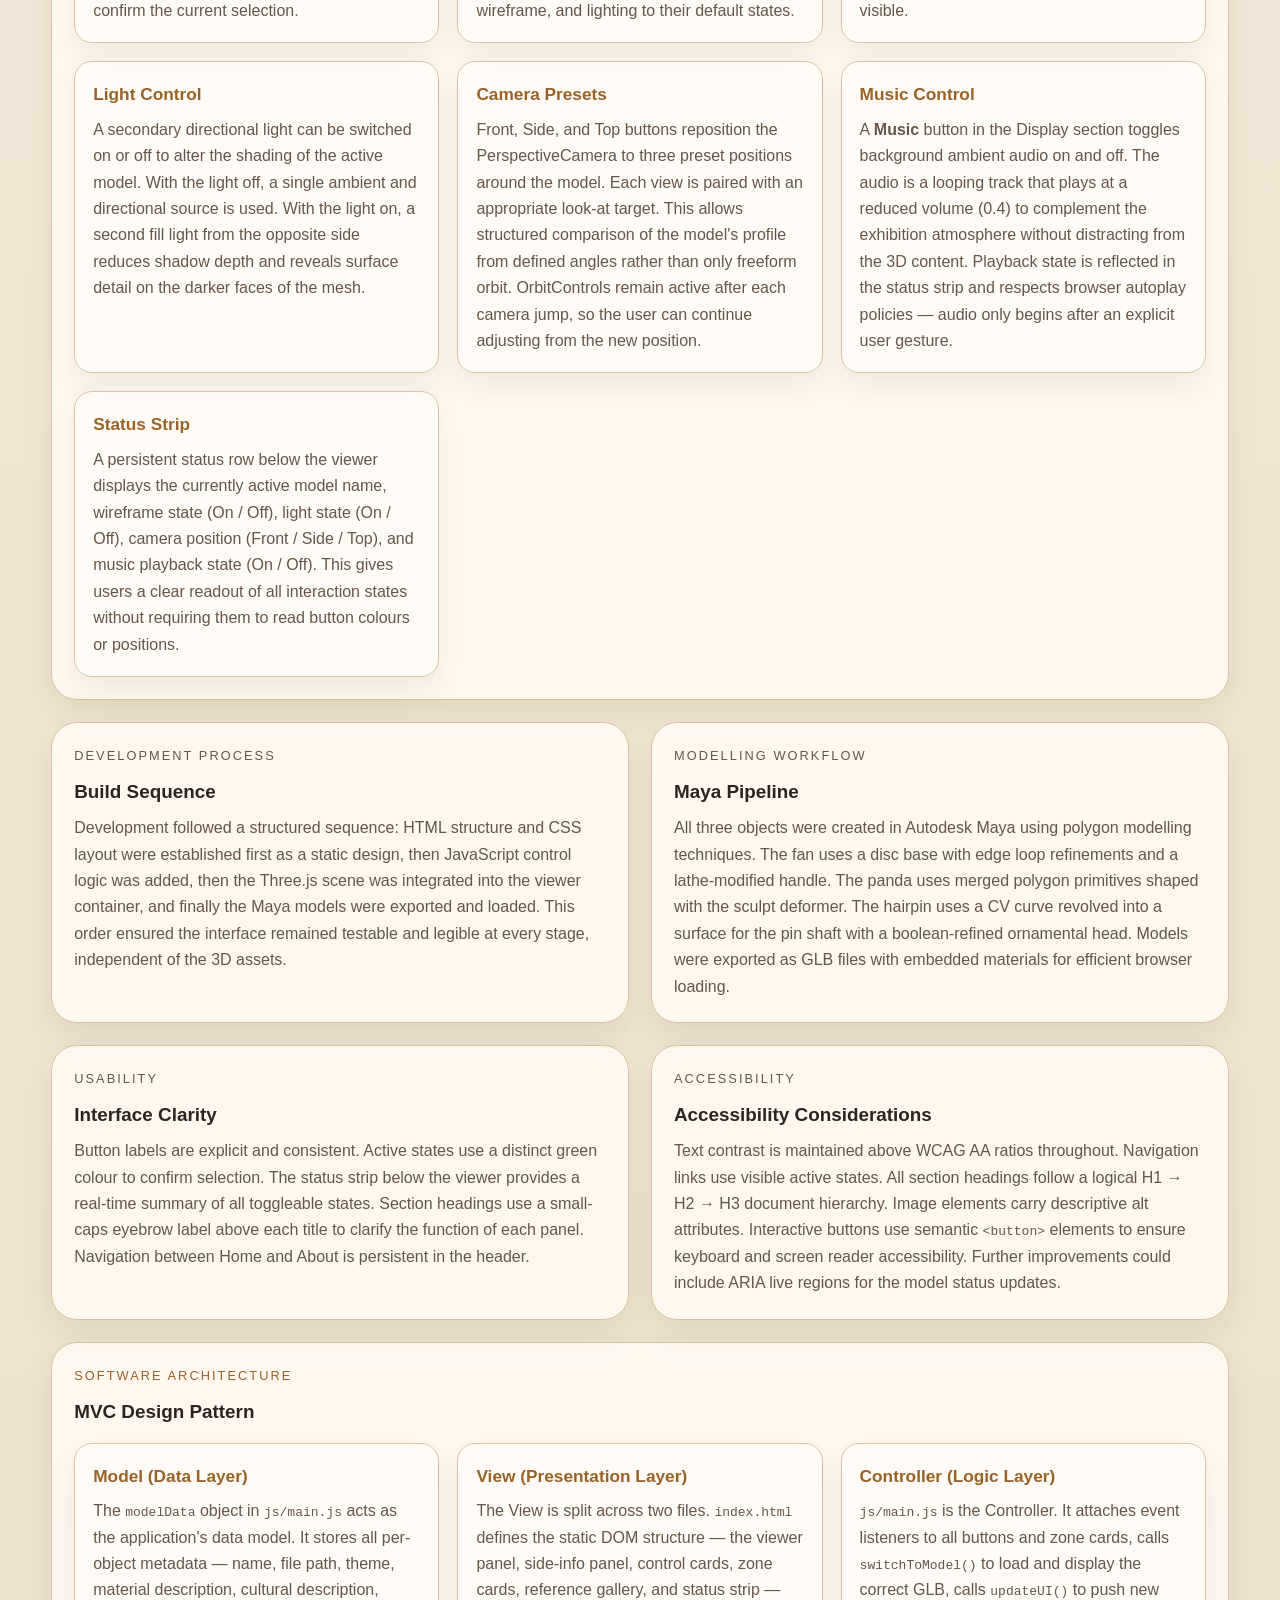
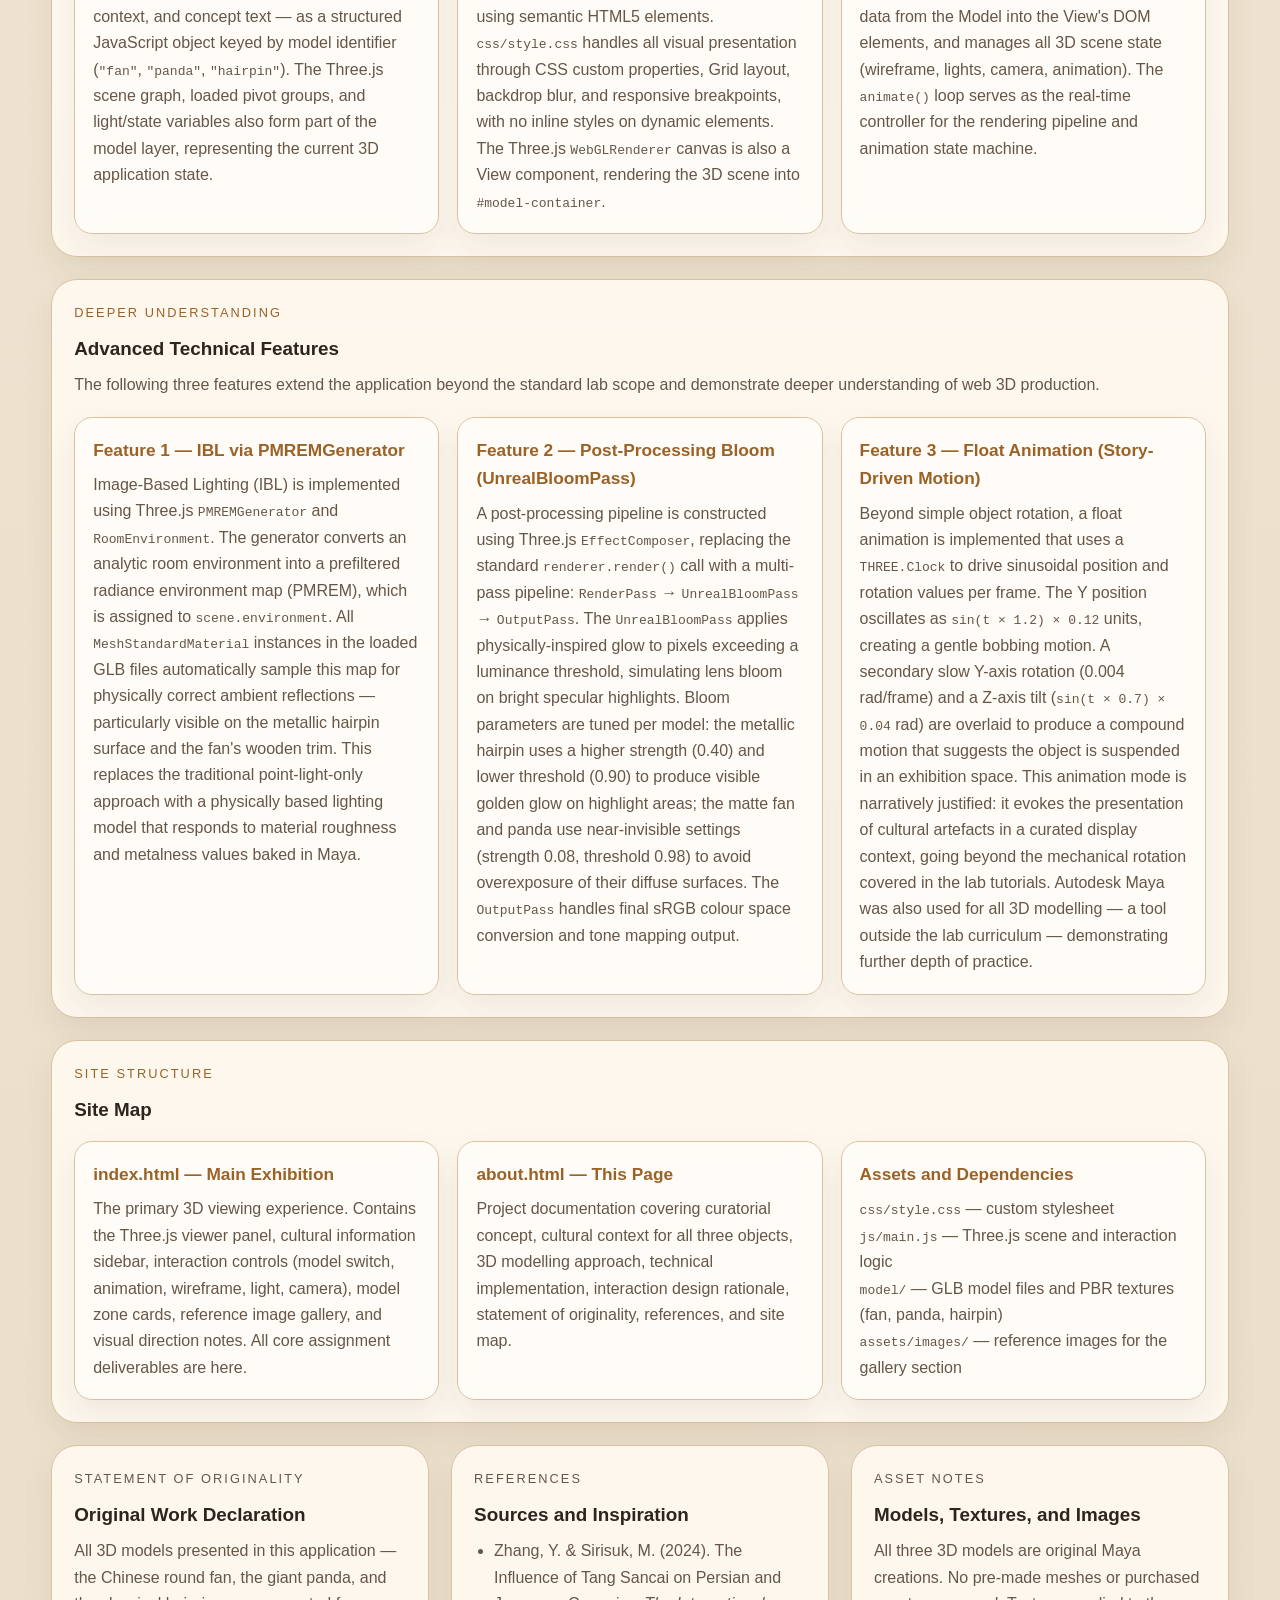
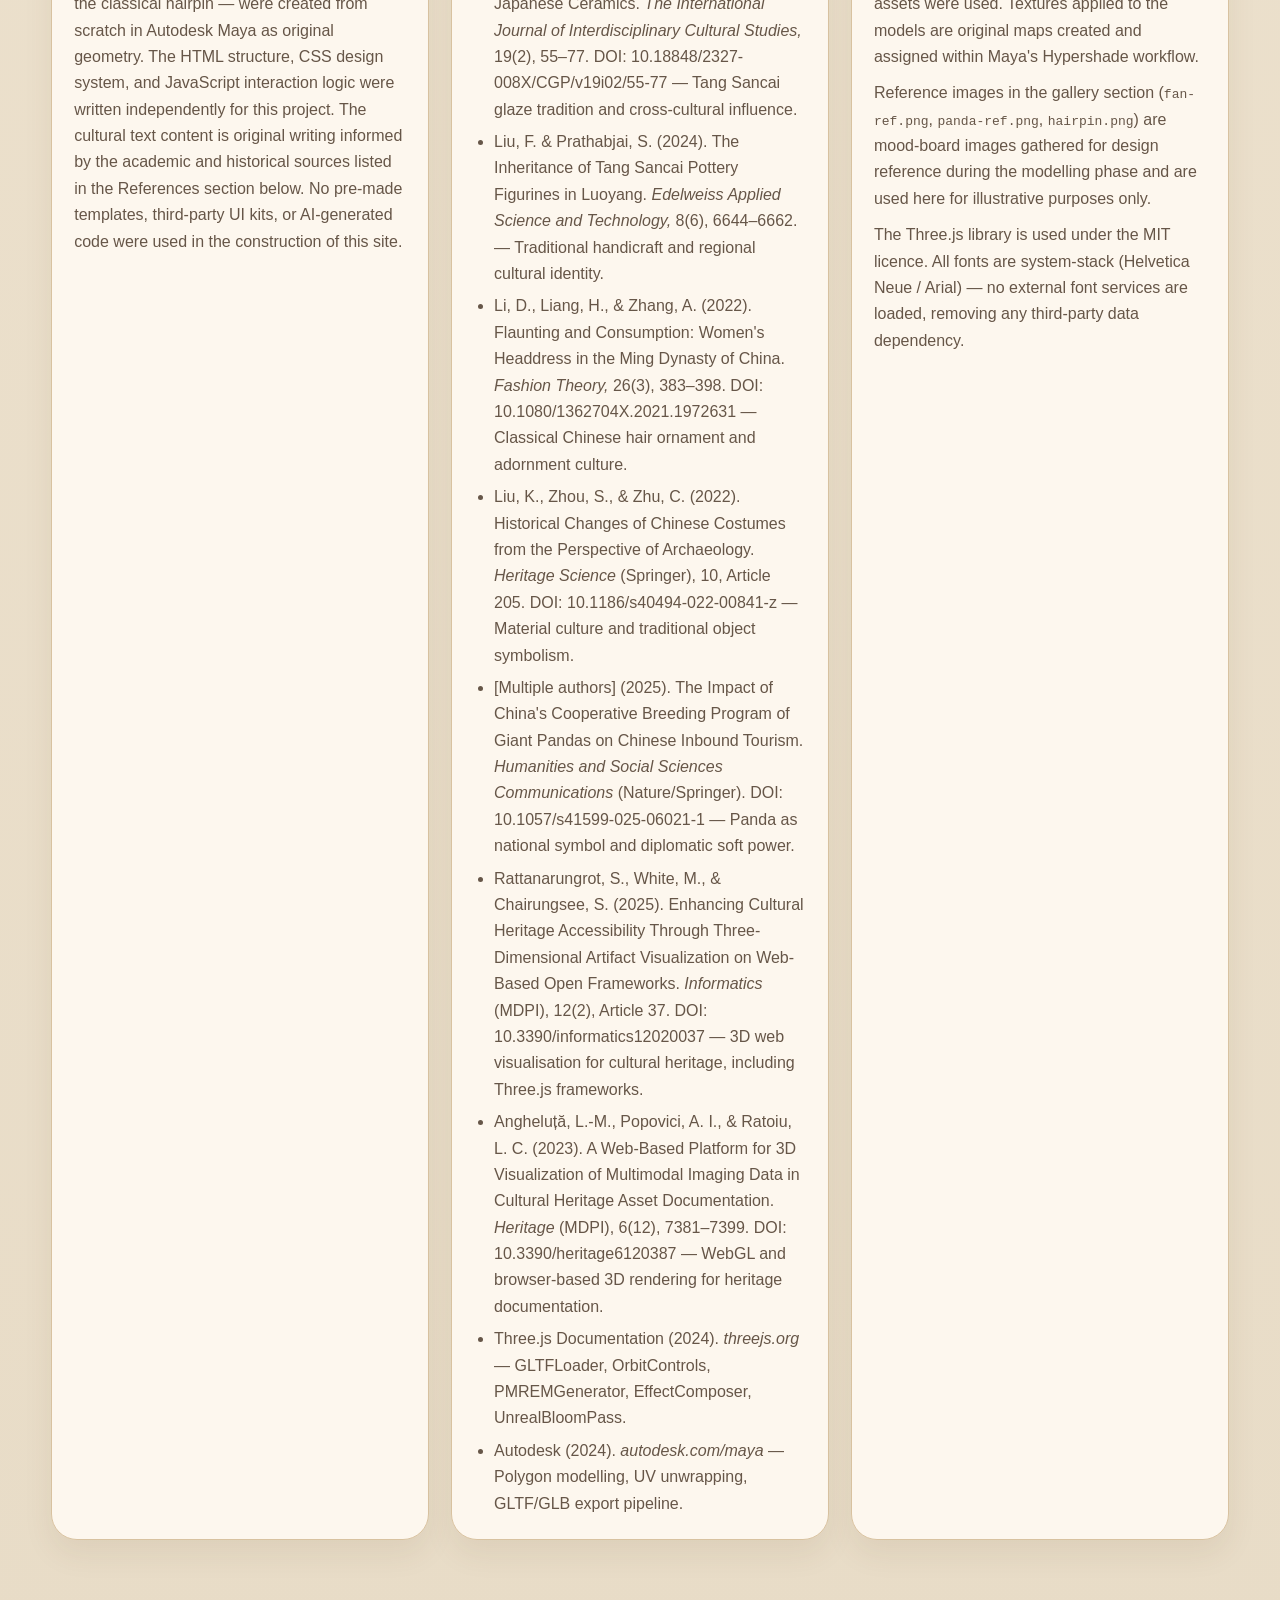
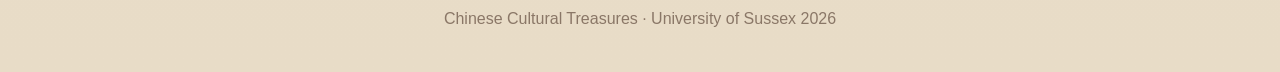
==== commit 90adb6e8: "Update about page footer to match home page" ====
--- a/about.html
+++ b/about.html
@@ -623,7 +623,7 @@
   </main>
 
   <footer class="site-footer">
-    <p>Tang Sancai 3D Collection &middot; Web 3D Assignment &middot; University of Sussex 2026</p>
+    <p>Chinese Cultural Treasures &middot; University of Sussex 2026</p>
   </footer>
 </body>
 </html>
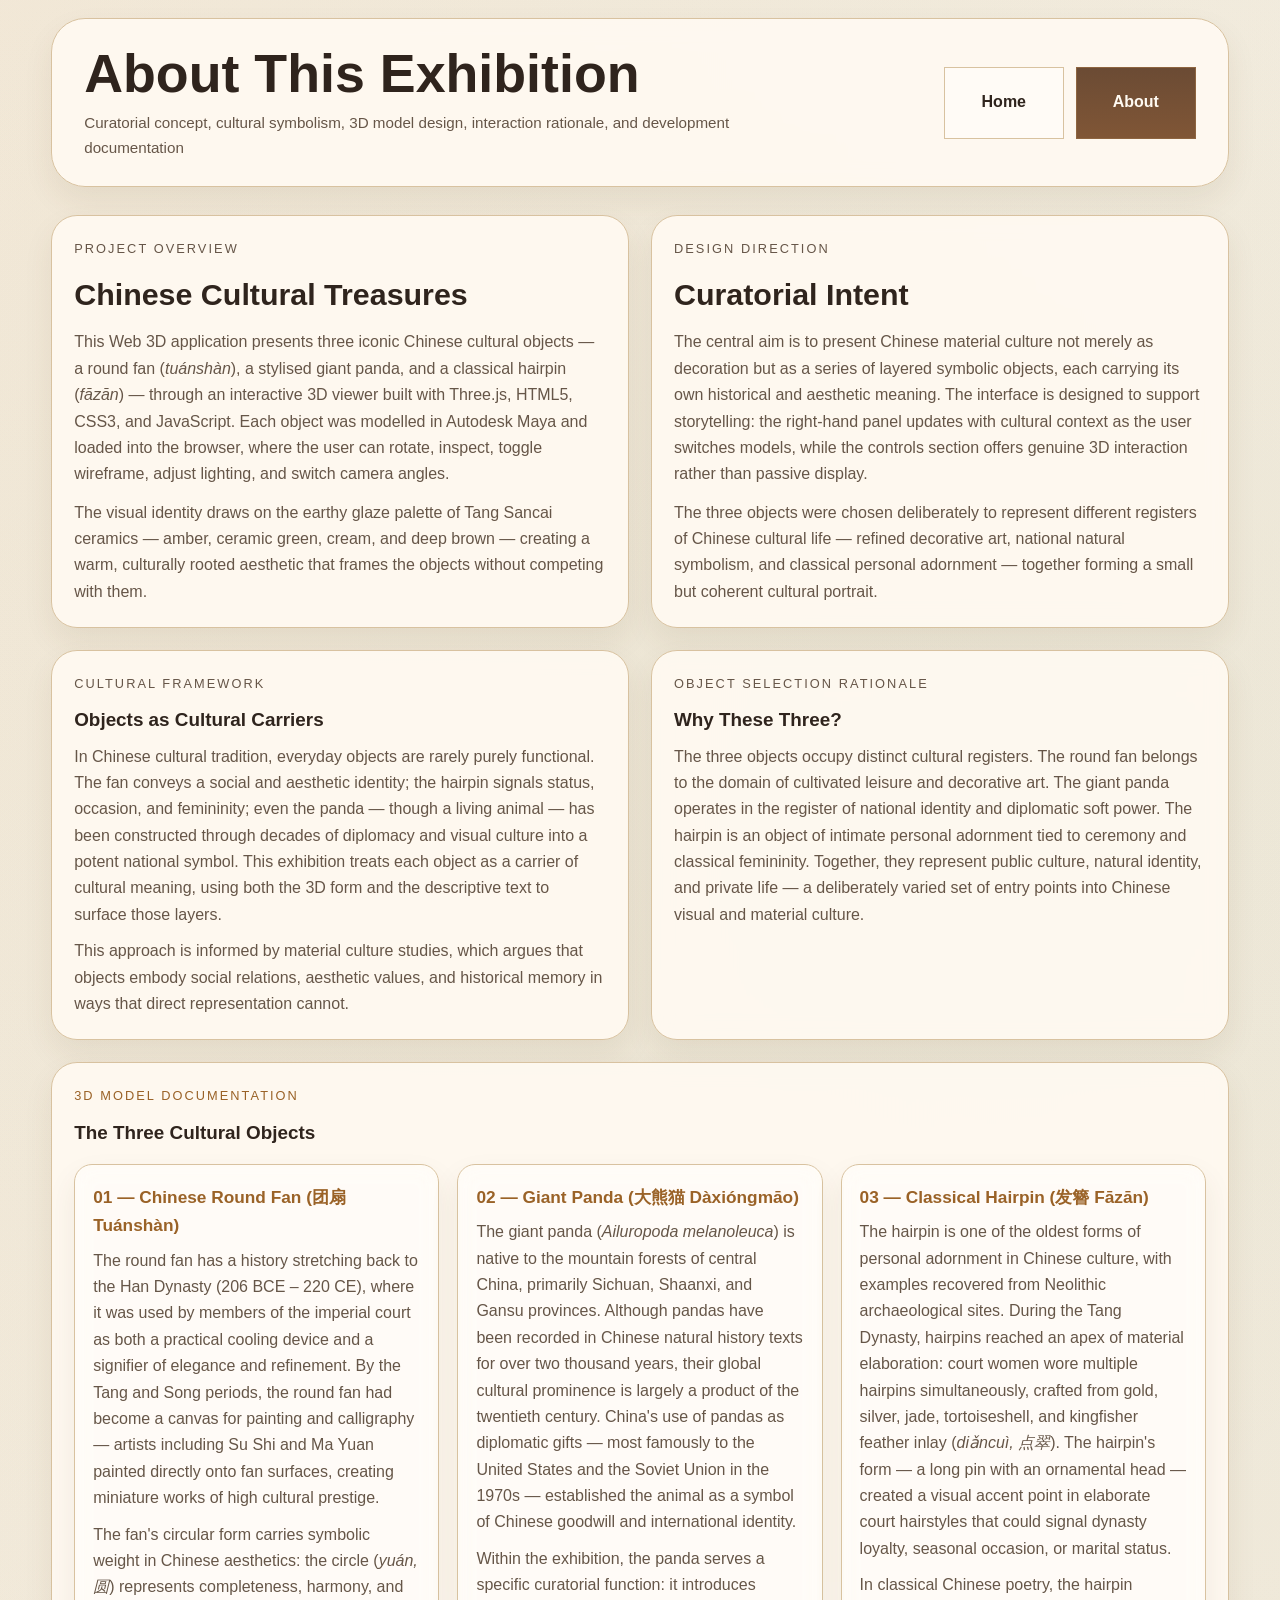
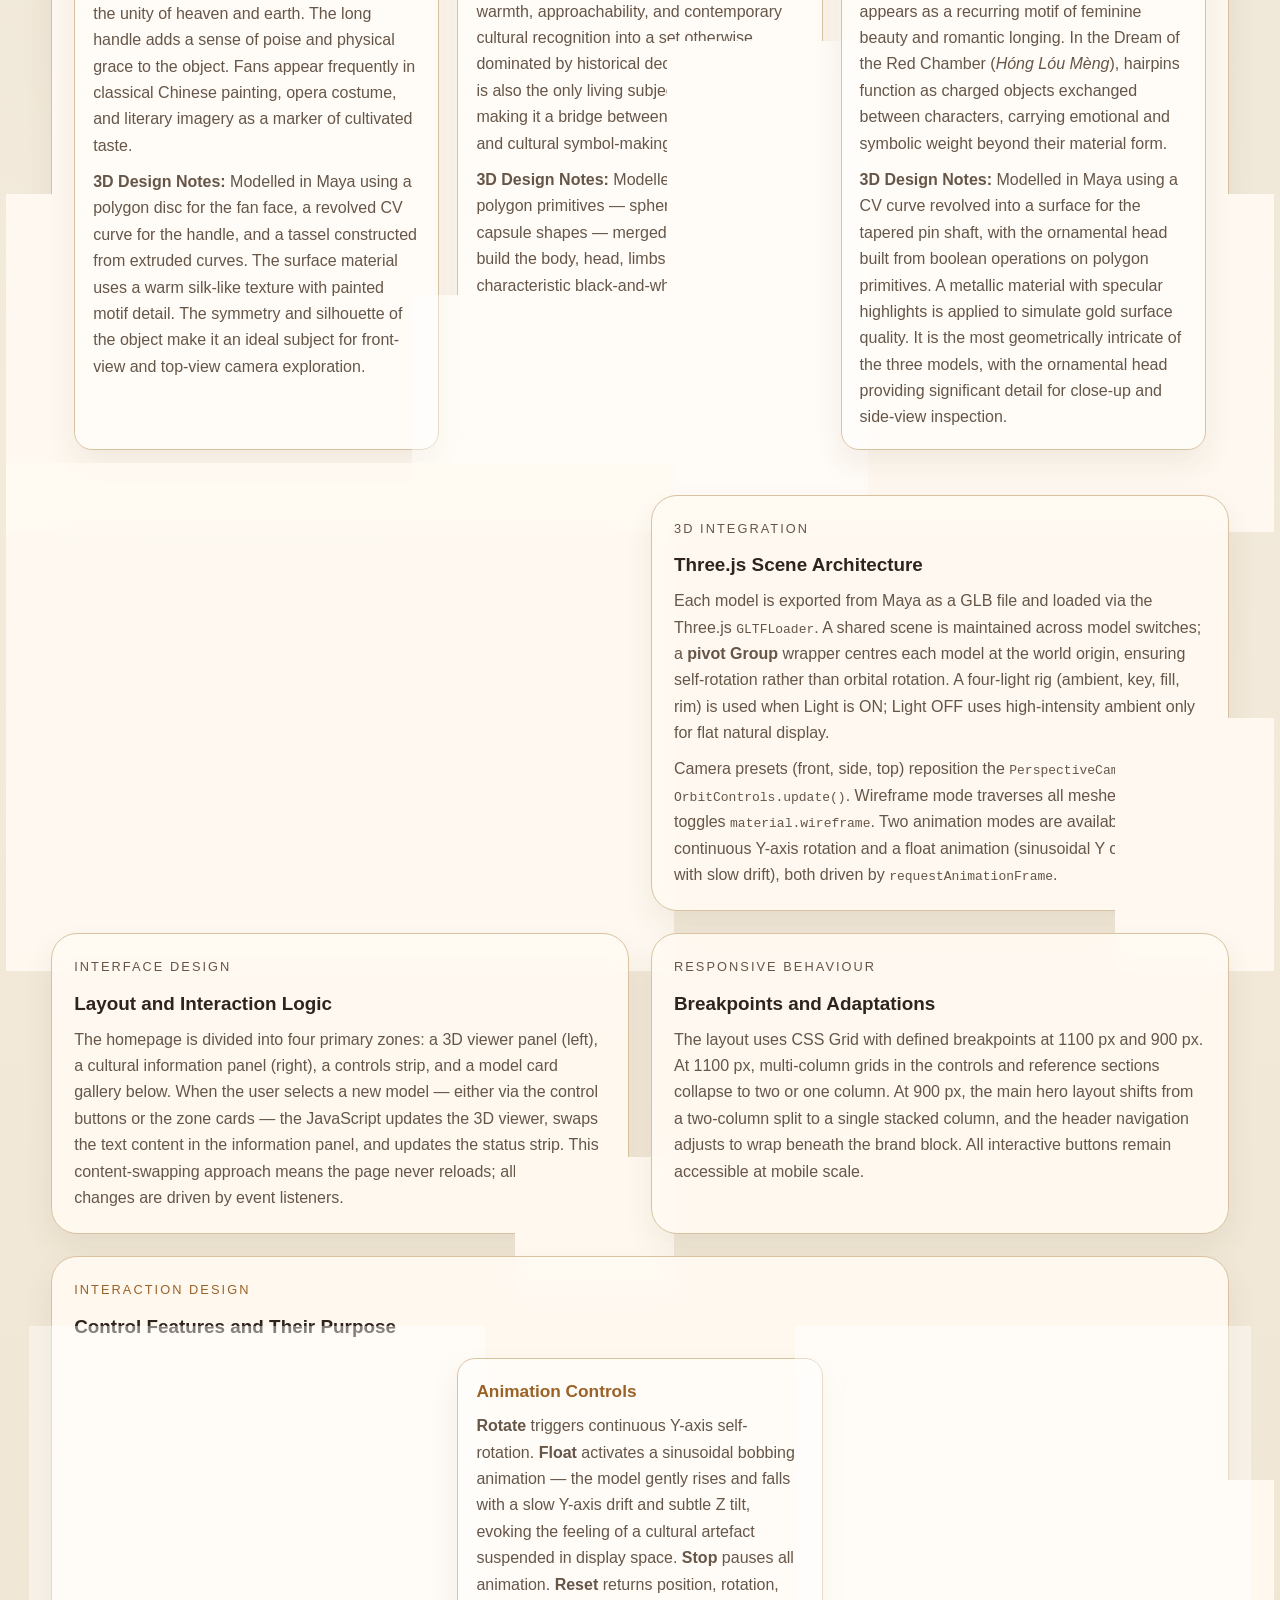
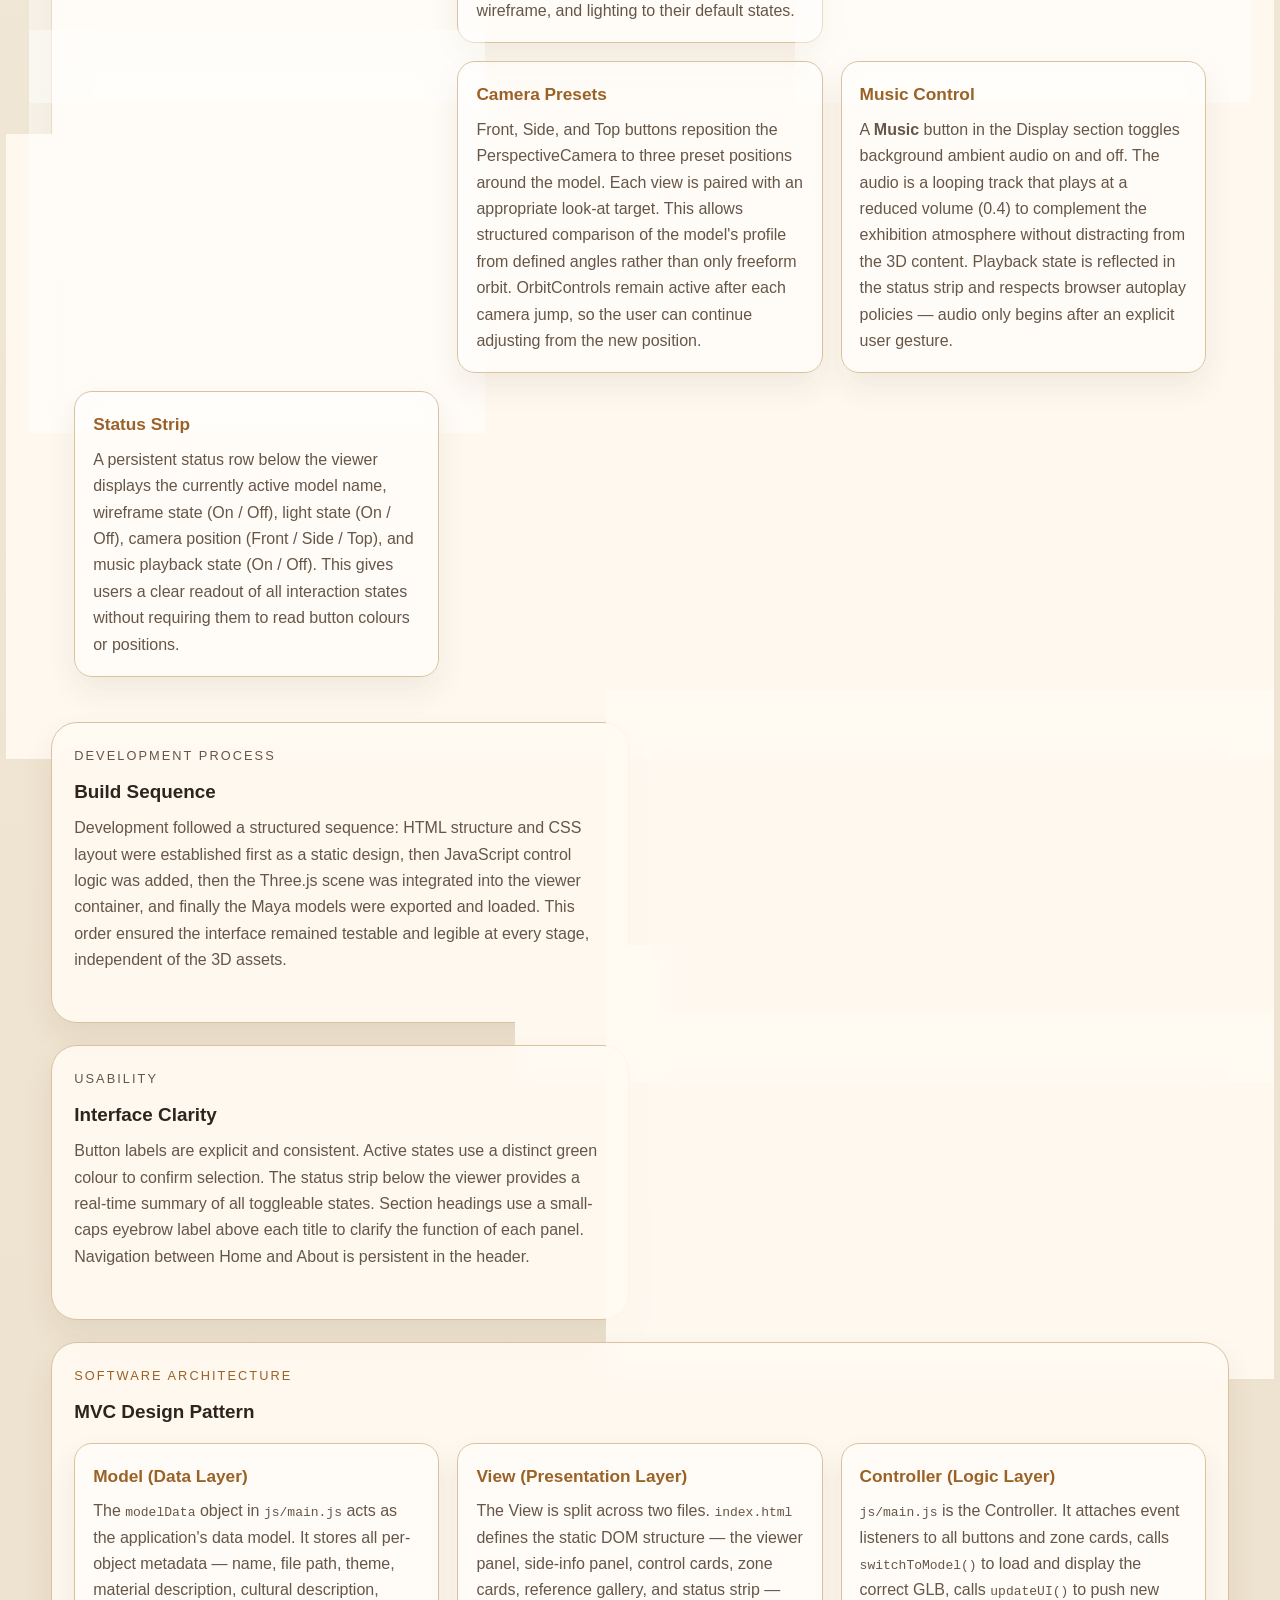
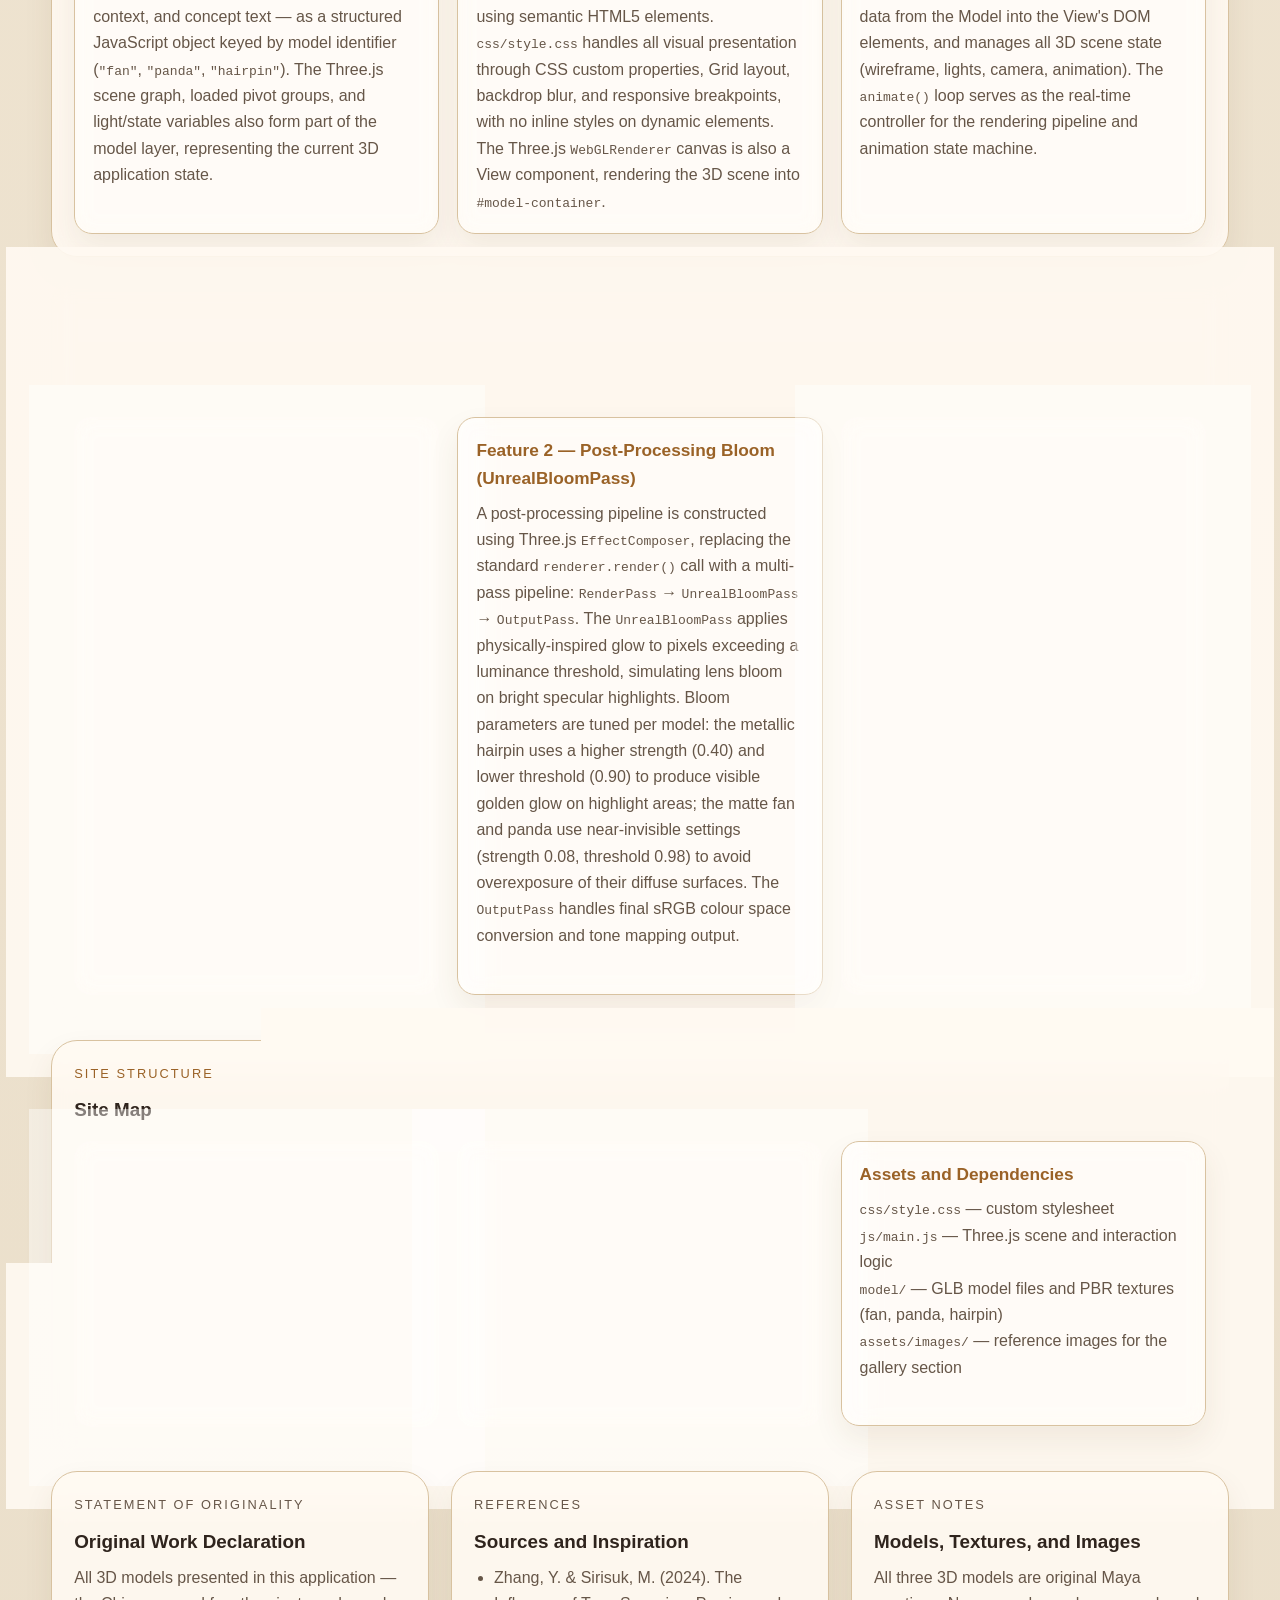
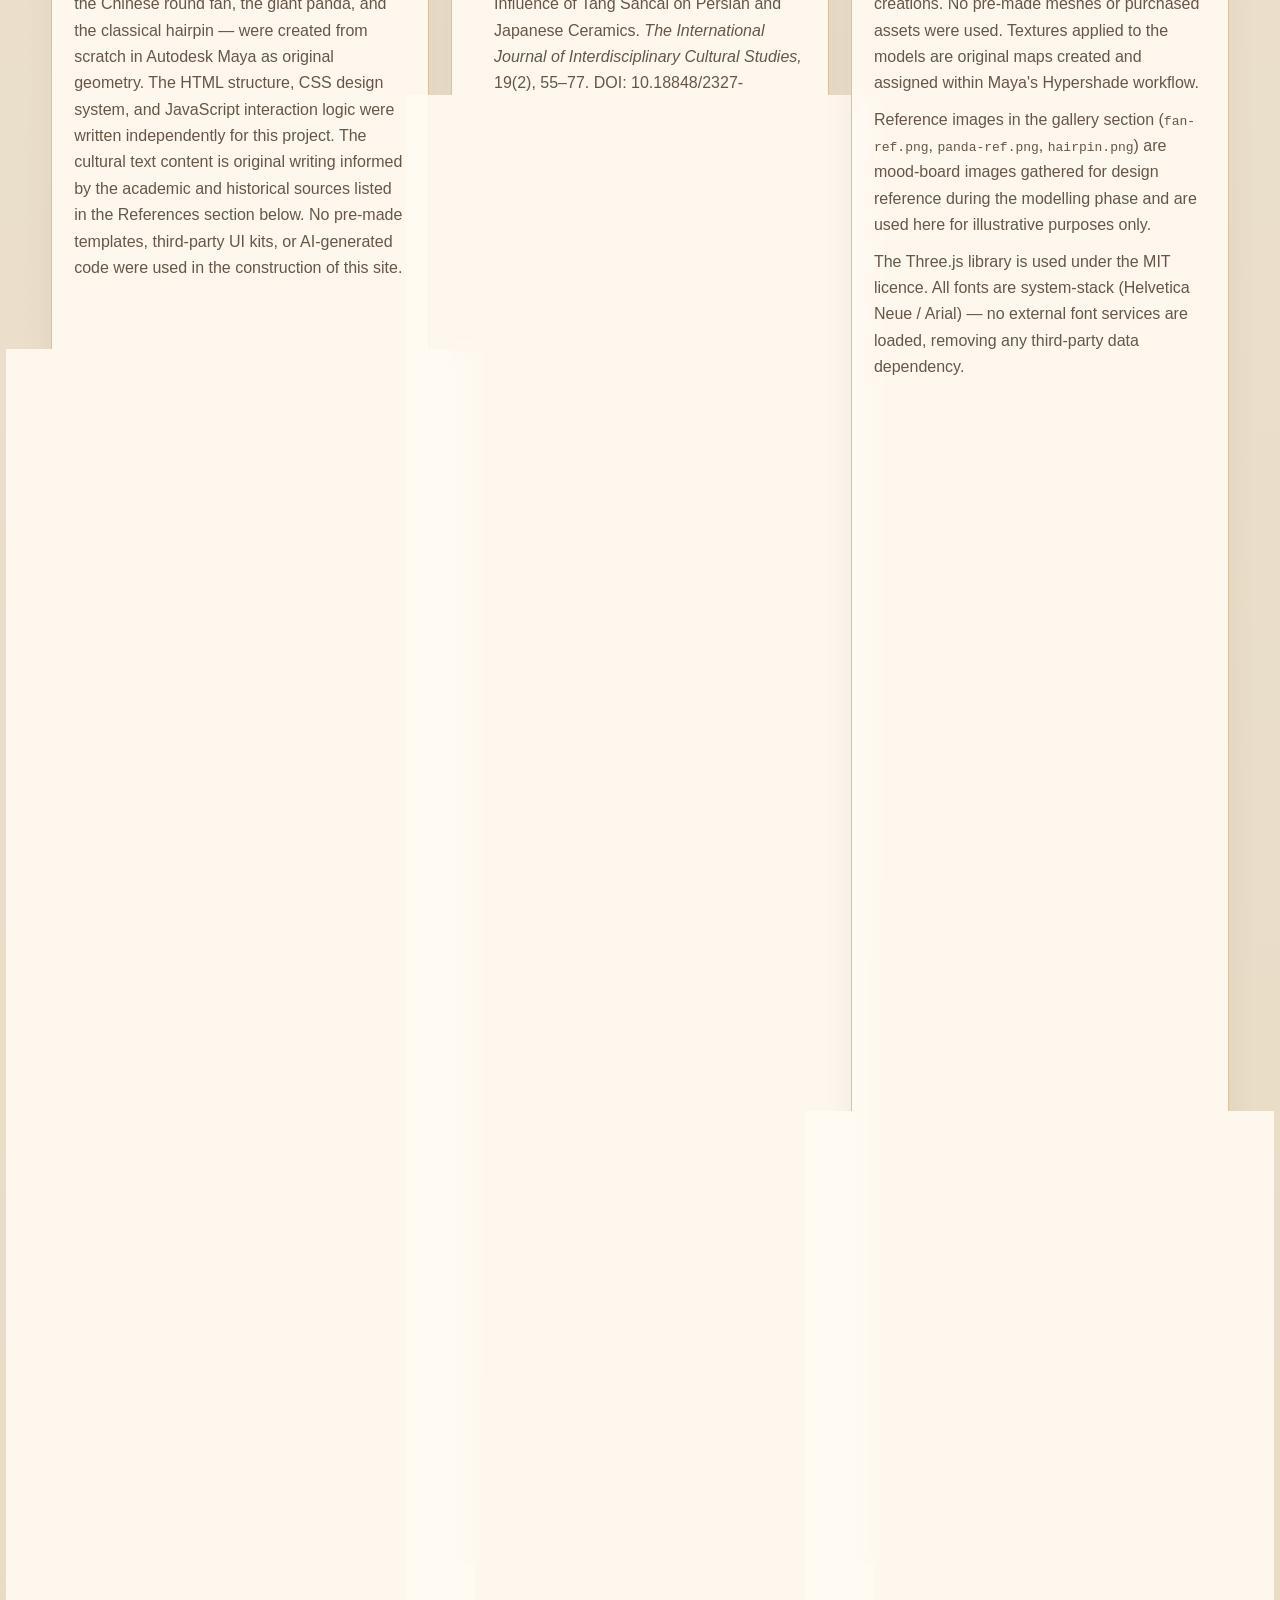
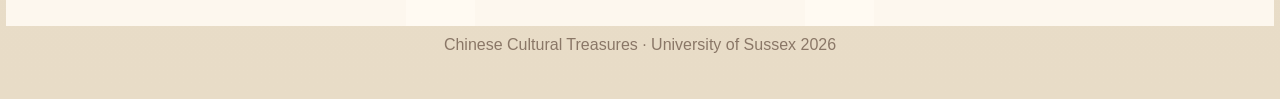
==== commit 2144bcbc: "Fix references, site map, and remove unused ink-bg/ink-theme classes" ====
--- a/about.html
+++ b/about.html
@@ -6,8 +6,7 @@
   <title>About | Chinese Cultural Treasures</title>
   <link rel="stylesheet" href="css/style.css" />
 </head>
-<body class="ink-theme">
-  <div class="ink-bg"></div>
+<body>
   <header class="site-header">
     <div class="header-inner">
       <div class="brand-block">
@@ -509,7 +508,7 @@
               The primary 3D viewing experience. Contains the Three.js viewer panel,
               cultural information sidebar, interaction controls (model switch, animation,
               wireframe, light, camera), model zone cards, reference image gallery,
-              and visual direction notes. All core assignment deliverables are here.
+              cultural image galleries, and embedded video references. All core assignment deliverables are here.
             </p>
           </div>
 
@@ -575,9 +574,9 @@
             DOI: 10.1186/s40494-022-00841-z — Material culture and traditional object symbolism.
           </li>
           <li>
-            [Multiple authors] (2025). The Impact of China's Cooperative Breeding Program of Giant Pandas on Chinese Inbound Tourism.
-            <em>Humanities and Social Sciences Communications</em> (Nature/Springer).
-            DOI: 10.1057/s41599-025-06021-1 — Panda as national symbol and diplomatic soft power.
+            Okafor, L. E., Tan, C. M., &amp; Khalid, U. (2021). Does Panda Diplomacy Promote Chinese Outbound Tourism Flows?
+            <em>Journal of Hospitality and Tourism Management,</em> 49, 54–64.
+            DOI: 10.1016/j.jhtm.2021.08.019 — Panda as diplomatic soft power and driver of cultural tourism.
           </li>
           <li>
             Rattanarungrot, S., White, M., &amp; Chairungsee, S. (2025). Enhancing Cultural Heritage Accessibility Through Three-Dimensional Artifact Visualization on Web-Based Open Frameworks.
